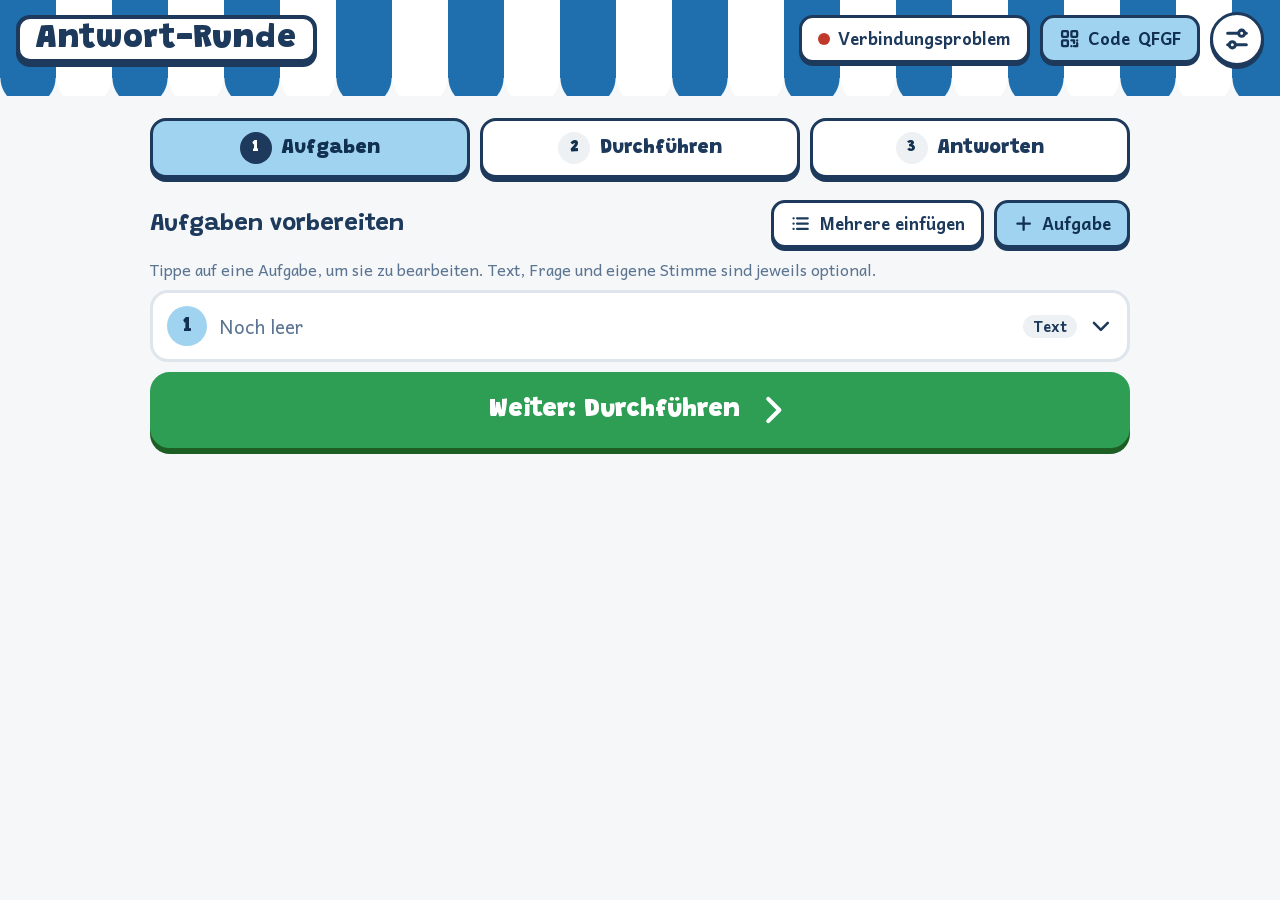
==== lehrer.html @ de58c6af "Alle Aufgaben löschen (Fragen, Bilder, eigene Aufnahmen) Co-Authored-By: Claude Sonnet 5.5 <noreply@" ====
<!doctype html>
<html lang="de">
<head>
<meta charset="utf-8">
<meta name="viewport" content="width=device-width, initial-scale=1, viewport-fit=cover">
<meta http-equiv="Content-Security-Policy" content="default-src 'self'; script-src 'self'; style-src 'self' 'unsafe-inline'; img-src 'self' data: blob:; media-src 'self' blob:; font-src 'self'; connect-src 'self' https://0.peerjs.com wss://0.peerjs.com; object-src 'none'; base-uri 'none'; form-action 'none'">
<meta name="referrer" content="no-referrer">
<title>Antwort-Runde · Lehrer-Gerät</title>
<link rel="stylesheet" href="css/style.css?v=11">
</head>
<body>
<header class="markise"><div class="kopf">
  <h1 class="schild-titel">Antwort-Runde</h1>
  <span class="platz"></span>
  <button class="mittelknopf" id="bKinder"><span class="dot" id="netDot"></span><span id="pillTxt">verbinde …</span></button>
  <button class="mittelknopf primaer" id="bCode"><span data-ic="qr"></span>Code <b id="codeTxt">····</b></button>
  <button class="rundknopf" id="bSet" aria-label="Einstellungen"><span data-ic="sliders"></span></button>
</div></header>

<main>
  <nav class="reiter" id="reiter">
    <button data-v="aufgaben" class="an"><span class="nr">1</span>Aufgaben</button>
    <button data-v="live"><span class="nr">2</span>Durchführen</button>
    <button data-v="aus"><span class="nr">3</span>Antworten <span class="marke" id="ansN" hidden></span></button>
  </nav>

  <!-- 1 Aufgaben -->
  <section id="vAufgaben" class="liste">
    <div class="abschnitt-kopf">
      <h2>Aufgaben vorbereiten</h2>
      <button class="mittelknopf" id="bBulk"><span data-ic="list"></span>Mehrere einfügen</button>
      <button class="mittelknopf primaer" id="bAdd"><span data-ic="plus"></span>Aufgabe</button>
    </div>
    <p class="muted klein" style="margin:0">Tippe auf eine Aufgabe, um sie zu bearbeiten. Text, Frage und eigene Stimme sind jeweils optional.</p>
    <div class="liste" id="tasks"></div>
    <button class="grossknopf weiter" id="bToLive">Weiter: Durchführen<span data-ic="right"></span></button>
  </section>

  <!-- 2 Durchführen -->
  <section id="vLive" hidden class="liste">
    <div class="tresen" id="steuer"></div>
    <div class="schritt" id="liveAns"></div>
  </section>

  <!-- 3 Antworten -->
  <section id="vAus" hidden class="liste">
    <div class="abschnitt-kopf">
      <h2>Alle Antworten</h2>
      <span id="ausTog"></span>
      <button class="mittelknopf primaer" id="bExport"><span data-ic="download"></span>Exportieren</button>
    </div>
    <div class="liste" id="ausList"></div>
  </section>
</main>

<dialog id="dCode"><div class="dialog-kopf"><h2>Kinder einladen</h2><button class="rundknopf" data-close aria-label="Schließen"><span data-ic="close"></span></button></div>
  <div class="dialog-inhalt qr-gross">
    <div id="qr"></div>
    <div class="code-gross" id="codeBig"></div>
    <div class="muted">QR-Code mit der Kamera scannen oder <b>schueler.html</b> öffnen und den Code eingeben.</div>
    <div class="klein muted" id="linkTxt"></div>
  </div>
</dialog>

<dialog id="dKinder"><div class="dialog-kopf"><h2>Kinder</h2><button class="rundknopf" data-close aria-label="Schließen"><span data-ic="close"></span></button></div>
  <div class="dialog-inhalt">
    <p class="muted klein" style="margin:0">Hier kannst du echte Namen eintragen. Sie bleiben nur auf diesem Gerät und werden nie an die iPads gesendet. Angezeigt werden sie nur, wenn „Klarnamen“ an ist. Schalte das aus, bevor du den Bildschirm an der Tafel zeigst.</p>
    <div id="kWait" class="liste"></div>
    <div id="hNames"></div>
    <div class="reihe"><span id="kTog"></span><span class="platz"></span><button class="mittelknopf klein warnung" id="bDelNames"><span data-ic="trash"></span>Alle Namen löschen</button></div>
    <div class="liste" id="pupils"></div>
  </div>
</dialog>

<dialog id="dSet"><div class="dialog-kopf"><h2>Einstellungen</h2><button class="rundknopf" data-close aria-label="Schließen"><span data-ic="close"></span></button></div>
  <div class="dialog-inhalt">
    <h3>Ablauf</h3>
    <div class="feld"><label class="feld">Tempo</label>
      <div class="seg" id="pace"><button data-v="live">Gemeinsam</button><button data-v="self">Eigenes Tempo</button></div>
      <div class="muted klein" id="paceHelp"></div></div>
    <label class="schalter"><input type="checkbox" id="autoRead"> Aufgabe automatisch vorlesen</label>
    <label class="feld">Sprechtempo der iPad-Stimme
      <select id="rate"><option value="0.7">langsam</option><option value="0.9">normal</option><option value="1.05">zügig</option></select></label>

    <h3 class="privat"><span data-ic="shield"></span>Datenschutz</h3>
    <p class="muted klein" style="margin:0">Unter jeder Einstellung steht, was sie für die Daten bedeutet.</p>

    <div class="feld"><label class="schalter"><input type="checkbox" id="speech"> Spracherkennung erlauben („Sprechen, ich schreibe es auf“)</label><div id="hSpeech"></div></div>
    <div class="feld"><label class="schalter"><input type="checkbox" id="autoSend"> Antworten sofort übertragen (ohne „Abschicken“)</label><div id="hSend"></div></div>
    <div class="feld"><label class="feld">Neue Kinder dürfen beitreten</label>
      <div class="seg" id="join"><button data-v="open">Offen</button><button data-v="ask">Nachfragen</button><button data-v="closed">Gesperrt</button></div><div id="hJoin"></div></div>
    <div class="feld"><label class="feld">Antworten, Aufnahmen und Namen automatisch löschen
      <select id="expire"><option value="1">nach 1 Stunde</option><option value="24">nach 24 Stunden</option><option value="168">nach 7 Tagen</option><option value="0">nie</option></select></label><div id="hExpire"></div></div>

    <hr style="border:0;border-top:3px solid var(--linie);width:100%">
    <button class="mittelknopf warnung" id="bNew"><span data-ic="trash"></span>Runde beenden und alles löschen</button>
    <div class="hinweis"><span data-ic="shield"></span><span>Löscht Antworten, Aufnahmen, Kinderliste und Klarnamen auf diesem Gerät. Die iPads löschen ihre Entwürfe und Antworten ebenfalls und zeigen „Runde beendet“. Deine Aufgaben (Fragen, Bilder, eigene Aufnahmen) bleiben erhalten. Zum Löschen siehe „Alle Aufgaben löschen“. Exportiere vorher, falls du die Antworten brauchst.</span></div>
    <button class="mittelknopf warnung" id="bTasksDel"><span data-ic="trash"></span>Alle Aufgaben löschen</button>
    <div class="hinweis warn"><span data-ic="alert"></span><span>Löscht alle Aufgaben mit Texten, Fragen, Bildern und deinen eigenen Stimm-Aufnahmen sowie die dazugehörigen Antworten von diesem Gerät. Das lässt sich nicht rückgängig machen.</span></div>
    <div class="muted klein">Antwort-Runde <span id="ver"></span></div>
  </div>
</dialog>

<dialog id="dExport"><div class="dialog-kopf"><h2>Exportieren</h2><button class="rundknopf" data-close aria-label="Schließen"><span data-ic="close"></span></button></div>
  <div class="dialog-inhalt">
    <label class="schalter"><input type="checkbox" id="expNames"> Klarnamen in die Datei schreiben</label>
    <div id="hExp"></div>
    <div class="knopfreihe">
      <button class="grossknopf leise" id="expTxt"><span data-ic="download"></span>Textdatei</button>
      <button class="grossknopf leise" id="expCsv"><span data-ic="download"></span>Tabelle (CSV)</button>
    </div>
  </div>
</dialog>

<dialog id="dImg" style="width:min(900px,calc(100vw - 24px))"><div class="dialog-kopf"><h2>Foto</h2><button class="rundknopf" data-close aria-label="Schließen"><span data-ic="close"></span></button></div><div class="dialog-inhalt"><img id="bigImg" alt="Foto-Antwort" style="width:100%;height:auto;border-radius:12px"></div></dialog>

<dialog id="dBulk"><div class="dialog-kopf"><h2>Mehrere Aufgaben einfügen</h2><button class="rundknopf" data-close aria-label="Schließen"><span data-ic="close"></span></button></div>
  <div class="dialog-inhalt">
    <p class="muted klein" style="margin:0">Eine Aufgabe pro Absatz (Leerzeile dazwischen). Bei mehreren Zeilen gilt die letzte Zeile als Frage, die Zeilen davor als Lesetext.</p>
    <textarea id="bulkTxt" rows="8"></textarea>
    <button class="grossknopf weiter" id="bBulkOk">Übernehmen</button>
  </div>
</dialog>

<script src="lib/peerjs.min.js"></script>
<script src="lib/qrcode.js"></script>
<script src="js/common.js?v=11"></script>
<script src="js/net.js?v=11"></script>
<script src="js/lehrer.js?v=11"></script>
</body>
</html>
---- css/style.css ----
/* Antwort-Runde: Gestaltung angelehnt an Kirmes-Kiosk (München 1972, Otl Aicher):
   helle, heitere Farben, flache Flächen, Dunkelblau statt Schwarz, Markise, Schilder, kräftige Knöpfe.
   Schriften liegen lokal in schriften/ (SIL Open Font License). */
@font-face { font-family: "Andika"; font-weight: 400; font-display: swap; src: url("../schriften/andika-400.woff2") format("woff2"); }
@font-face { font-family: "Andika"; font-weight: 700; font-display: swap; src: url("../schriften/andika-700.woff2") format("woff2"); }
@font-face { font-family: "Grandstander"; font-weight: 700 900; font-display: swap; src: url("../schriften/grandstander.woff2") format("woff2"); }

:root {
  --blau: #3d9ad6; --hellblau: #9fd3f0; --gruen: #2f9e55; --gelb: #ffd200; --orange: #f39325;
  --himmel: #f5f7f9; --tresen: #ffffff; --flaeche: #eef1f4;
  --holz: #1d3a5c; --holz-hell: #5b7491;
  --markise: #1f6fae; --auf-markise: #ffffff;
  --senf: #9fd3f0; --auf-senf: #12304f;
  --gut: #2f9e55; --gut-hell: #e3f3e8; --gut-dunkel: #1d5e25;
  --hm: #c76f0a; --hm-hell: #fdf0dc;
  --bad: #c0392b;
  --linie: #dfe5ec;
  --schrift: "Andika", system-ui, sans-serif;
  --anzeige: "Grandstander", "Helvetica Neue", Helvetica, Arial, system-ui, sans-serif;
  color-scheme: light;
}
@media (prefers-color-scheme: dark) {
  :root:not([data-theme="light"]) {
    --himmel: #121c27; --tresen: #1b2735; --flaeche: #243345; --holz: #e8f0f7; --holz-hell: #9fb3c8;
    --markise: #2c6fa6; --senf: #9fd3f0; --auf-senf: #12304f;
    --gut: #45b86b; --gut-hell: #17331f; --gut-dunkel: #1d5e25; --hm: #f3a24a; --hm-hell: #3a2914; --bad: #ff8a7a; --linie: #2c3d50; color-scheme: dark;
  }
}

* { box-sizing: border-box; -webkit-tap-highlight-color: transparent; }
html, body { margin: 0; }
body {
  background: var(--himmel); color: var(--holz);
  font-family: var(--schrift); font-size: 19px; line-height: 1.4;
  padding-left: max(16px, env(safe-area-inset-left, 0px));
  padding-right: max(16px, env(safe-area-inset-right, 0px));
  padding-bottom: 48px;
}
[hidden] { display: none !important; }
h1, h2, h3 { font-family: var(--anzeige); margin: 0; line-height: 1.2; }
button { font: inherit; color: inherit; cursor: pointer; }
button:focus-visible, select:focus-visible, input:focus-visible, textarea:focus-visible { outline: 4px solid var(--senf); outline-offset: 3px; }
.muted { color: var(--holz-hell); }
.klein { font-size: 16px; }
svg.ic { width: 1.25em; height: 1.25em; flex: none; fill: none; stroke: currentColor; stroke-width: 2.6; stroke-linecap: round; stroke-linejoin: round; vertical-align: -.2em; }
svg.ic .f { fill: currentColor; stroke: none; }

/* ---------- Markise und Kopf ---------- */
.markise {
  margin-left: calc(-1 * max(16px, env(safe-area-inset-left, 0px)));
  margin-right: calc(-1 * max(16px, env(safe-area-inset-right, 0px)));
  padding-top: env(safe-area-inset-top, 0px);
  background: repeating-linear-gradient(90deg, var(--markise) 0 56px, #fff 56px 112px);
  position: relative;
}
.markise::after {
  content: ""; position: absolute; left: 0; right: 0; bottom: -18px; height: 18px;
  background: radial-gradient(circle at 28px 0, var(--markise) 27px, transparent 28px) 0 0 / 112px 18px repeat-x,
              radial-gradient(circle at 84px 0, #fff 27px, transparent 28px) 0 0 / 112px 18px repeat-x;
}
.kopf { display: flex; align-items: center; gap: 10px; flex-wrap: wrap; padding: 12px max(16px, env(safe-area-inset-right, 0px)) 12px max(16px, env(safe-area-inset-left, 0px)); }
.kopf .platz { flex: 1; }
.schild-titel {
  font-weight: 900; font-size: clamp(22px, 4.5vw, 34px); letter-spacing: .02em;
  background: var(--tresen); color: var(--holz); border: 4px solid var(--holz); border-radius: 14px;
  padding: 0 16px; box-shadow: 0 4px 0 var(--holz); margin: 0;
}
.rundknopf {
  width: 54px; height: 54px; border-radius: 50%; border: 3px solid var(--holz);
  background: var(--tresen); display: grid; place-items: center; box-shadow: 0 3px 0 var(--holz); padding: 0;
}
.rundknopf svg.ic { width: 28px; height: 28px; }
.rundknopf:active, .mittelknopf:active { transform: translateY(2px); box-shadow: 0 1px 0 var(--holz); }

main { max-width: 980px; margin: 40px auto 0; display: grid; gap: 22px; }

/* ---------- Knöpfe ---------- */
.mittelknopf {
  display: inline-flex; align-items: center; justify-content: center; gap: 8px;
  border: 3px solid var(--holz); background: var(--tresen); border-radius: 14px; padding: 8px 16px;
  font-weight: 700; font-size: 17px; min-height: 48px; box-shadow: 0 3px 0 var(--holz);
}
.mittelknopf.primaer { background: var(--senf); color: var(--auf-senf); }
.mittelknopf.warnung { border-color: var(--bad); color: var(--bad); box-shadow: 0 3px 0 var(--bad); }
.mittelknopf.klein { min-height: 40px; padding: 4px 12px; font-size: 16px; border-radius: 12px; }
.mittelknopf:disabled { opacity: .4; box-shadow: none; }
.grossknopf {
  display: flex; align-items: center; justify-content: center; gap: 14px; width: 100%;
  min-height: 76px; padding: 12px 24px; border-radius: 20px; border: 4px solid var(--holz);
  background: var(--senf); color: var(--auf-senf); font-family: var(--anzeige); font-weight: 900; font-size: 26px;
  box-shadow: 0 6px 0 var(--holz); text-align: center;
}
.grossknopf svg.ic { width: 38px; height: 38px; }
.grossknopf:active { transform: translateY(4px); box-shadow: 0 2px 0 var(--holz); }
.grossknopf.weiter { background: var(--gut); color: #fff; border-color: var(--gut); box-shadow: 0 6px 0 var(--gut-dunkel); }
.grossknopf.weiter:active { box-shadow: 0 2px 0 var(--gut-dunkel); }
.grossknopf.leise { background: var(--tresen); color: var(--holz); font-size: 21px; min-height: 64px; }
.grossknopf.aufnahme { background: var(--bad); border-color: var(--bad); color: #fff; box-shadow: 0 6px 0 #7d2218; animation: puls 1.2s infinite; }
.grossknopf:disabled { opacity: .5; box-shadow: none; transform: none; }
@keyframes puls { 50% { opacity: .75; } }
.knopfreihe { display: flex; gap: 14px; flex-wrap: wrap; }
.knopfreihe > * { flex: 1 1 220px; }
.reihe { display: flex; align-items: center; gap: 10px; flex-wrap: wrap; }
.reihe .platz { flex: 1; }

/* ---------- Felder ---------- */
input, select, textarea {
  font: inherit; font-weight: 400; background: var(--tresen); color: var(--holz); border: 3px solid var(--holz-hell); border-radius: 12px; padding: 10px 12px; max-width: 100%;
}
input, select { min-height: 48px; }
textarea { width: 100%; resize: vertical; min-height: 96px; line-height: 1.4; }
label.feld { display: grid; gap: 4px; font-size: 16px; color: var(--holz-hell); font-weight: 700; }
.schalter { display: flex; align-items: center; gap: 12px; min-height: 48px; }
.schalter input { width: 28px; height: 28px; min-height: 0; accent-color: var(--markise); }
.seg { display: inline-flex; border: 3px solid var(--holz); border-radius: 14px; overflow: hidden; background: var(--tresen); }
.seg button { border: 0; background: transparent; padding: 8px 16px; font-weight: 700; min-height: 46px; }
.seg button.an { background: var(--senf); color: var(--auf-senf); }

/* ---------- Karten ---------- */
.tresen { background: var(--tresen); border: 4px solid var(--holz); border-radius: 22px; padding: 18px; display: grid; gap: 14px; box-shadow: 0 6px 0 var(--holz); }
.schritt { background: var(--tresen); border: 3px solid var(--linie); border-radius: 20px; padding: 16px; display: grid; gap: 12px; }
.abschnitt-kopf { display: flex; align-items: center; gap: 10px; flex-wrap: wrap; }
.abschnitt-kopf h2 { font-size: 24px; flex: 1; min-width: 0; }
.nr {
  flex: none; width: 40px; height: 40px; border-radius: 50%; background: var(--senf); color: var(--auf-senf);
  display: grid; place-items: center; font-family: var(--anzeige); font-weight: 900; font-size: 21px;
}
.marke { display: inline-block; padding: 1px 10px; border-radius: 99px; background: var(--flaeche); font-size: 15px; font-weight: 700; white-space: nowrap; }
.marke.gut { background: var(--gut-hell); color: var(--gut); }
.dot { display: inline-block; flex: none; width: 12px; height: 12px; border-radius: 50%; background: var(--holz-hell); }
.dot.ok { background: var(--gut); } .dot.warn { background: var(--orange); } .dot.bad { background: var(--bad); }
.leer { color: var(--holz-hell); margin: 0; }
.balken { height: 12px; background: var(--flaeche); border-radius: 99px; overflow: hidden; }
.balken > i { display: block; height: 100%; background: var(--gut); width: 0; transition: width .3s; }

/* ---------- Reiter (Lehrer) ---------- */
.reiter { display: grid; grid-template-columns: repeat(3, 1fr); gap: 10px; }
.reiter button {
  display: flex; align-items: center; justify-content: center; gap: 10px; min-height: 60px; padding: 6px 10px;
  border: 3px solid var(--holz); border-radius: 16px; background: var(--tresen); font-family: var(--anzeige); font-weight: 900; font-size: 20px; box-shadow: 0 4px 0 var(--holz);
}
.reiter button .nr { width: 32px; height: 32px; font-size: 17px; background: var(--flaeche); }
.reiter button.an { background: var(--senf); color: var(--auf-senf); }
.reiter button.an .nr { background: var(--holz); color: #fff; }
.reiter button:active { transform: translateY(3px); box-shadow: 0 1px 0 var(--holz); }
@media (max-width: 560px) { .reiter button { font-size: 16px; flex-direction: column; gap: 2px; min-height: 66px; } }

/* ---------- Aufgabenliste (Lehrer) ---------- */
.liste { display: grid; gap: 10px; }
.zeile { background: var(--tresen); border: 3px solid var(--linie); border-radius: 18px; overflow: hidden; }
.zeile.offen { border-color: var(--holz); }
.zeile > .kopfzeile { display: flex; align-items: center; gap: 12px; width: 100%; padding: 12px 14px; background: none; border: 0; text-align: left; min-height: 66px; }
.zeile .vorschau { flex: 1; min-width: 0; overflow: hidden; text-overflow: ellipsis; white-space: nowrap; font-weight: 700; }
.zeile .vorschau.leer { font-weight: 400; }
.zeile .dreh { transition: transform .15s; }
.zeile.offen .dreh { transform: rotate(180deg); }
.zeile .inhalt { padding: 4px 14px 16px; display: grid; gap: 12px; border-top: 3px solid var(--linie); padding-top: 14px; }
.stimme { display: grid; gap: 8px; padding: 12px; border-radius: 14px; background: var(--flaeche); }
.stimme audio { width: 100%; max-width: 420px; height: 40px; }

/* ---------- Durchführen (Lehrer) ---------- */
.nummern { display: flex; gap: 8px; flex-wrap: wrap; }
.nummern button {
  width: 52px; height: 52px; border-radius: 50%; border: 3px solid var(--holz-hell); background: var(--tresen);
  font-family: var(--anzeige); font-weight: 900; font-size: 20px; position: relative; padding: 0;
}
.nummern button.zeigt { border-color: var(--holz); background: var(--senf); color: var(--auf-senf); box-shadow: 0 3px 0 var(--holz); }
.nummern button.frei { border-color: var(--gut); }
.nummern button.frei::after { content: ""; position: absolute; right: -2px; top: -2px; width: 14px; height: 14px; border-radius: 50%; background: var(--gut); border: 2px solid var(--tresen); }
.aufgabe-ansicht { display: grid; gap: 6px; }
.aufgabe-ansicht .t { margin: 0; white-space: pre-wrap; }
.aufgabe-ansicht .q { margin: 0; font-family: var(--anzeige); font-weight: 700; font-size: 24px; line-height: 1.3; white-space: pre-wrap; }
.status-zeile { display: flex; align-items: center; gap: 10px; flex-wrap: wrap; font-weight: 700; }
.chips { display: flex; flex-wrap: wrap; gap: 6px; }
.chip { display: inline-flex; align-items: center; gap: 6px; padding: 2px 12px 2px 8px; border-radius: 99px; background: var(--flaeche); font-size: 16px; }
.chip i { width: 12px; height: 12px; border-radius: 50%; display: block; }

.antwort { border: 3px solid var(--linie); border-radius: 16px; padding: 12px 14px; display: grid; gap: 6px; background: var(--tresen); }
.antwort .wer { display: flex; align-items: center; gap: 8px; flex-wrap: wrap; font-weight: 700; }
.antwort .wer i { width: 14px; height: 14px; border-radius: 50%; display: block; }
.antwort .zeit { font-weight: 400; color: var(--holz-hell); font-size: 15px; }
.antwort .text { white-space: pre-wrap; font-size: 21px; margin: 0; }
.antwort audio { width: 100%; max-width: 440px; height: 40px; }
.antwort.neu { animation: huepfen .6s ease-out; }
@keyframes huepfen { 0% { transform: scale(.96); background: var(--hm-hell); } 100% { transform: scale(1); } }

/* ---------- Dialoge ---------- */
dialog { border: 4px solid var(--holz); border-radius: 22px; background: var(--tresen); color: var(--holz); width: min(640px, calc(100vw - 24px)); max-height: calc(100dvh - 24px); padding: 0; }
dialog::backdrop { background: rgba(10, 20, 35, .55); }
.dialog-kopf { position: sticky; top: 0; z-index: 2; display: flex; align-items: center; gap: 12px; background: var(--tresen); border-bottom: 3px solid var(--linie); padding: 12px 16px; }
.dialog-kopf h2 { flex: 1; font-size: 24px; }
.dialog-inhalt { padding: 16px; display: grid; gap: 16px; }
.qr-gross { display: grid; justify-items: center; gap: 12px; text-align: center; }
.qr-gross canvas { width: min(300px, 70vw); height: auto; aspect-ratio: 1; border: 3px solid var(--holz); border-radius: 12px; image-rendering: pixelated; }
.code-gross { font-family: var(--anzeige); font-weight: 900; font-size: clamp(48px, 14vw, 84px); letter-spacing: .14em; line-height: 1; padding-left: .14em; }
.kind-zeile { display: flex; align-items: center; gap: 10px; }
.kind-zeile .n { flex: 1; min-width: 0; font-weight: 700; }
.kind-zeile input { width: 180px; }
@media (max-width: 520px) { .kind-zeile { flex-wrap: wrap; } .kind-zeile input { width: 100%; } }

.hinweis { display: flex; gap: 10px; align-items: flex-start; padding: 10px 12px; border-radius: 14px; border: 3px solid var(--gut); background: var(--gut-hell); font-size: 16px; line-height: 1.35; }
.hinweis svg.ic { width: 26px; height: 26px; margin-top: 1px; }
.hinweis > span:first-child { flex: none; display: inline-flex; }
.hinweis.warn { border-color: var(--hm); background: var(--hm-hell); }
.hinweis b { font-weight: 700; }
h3.privat { display: flex; align-items: center; gap: 8px; margin-top: 8px; }
h3.privat svg.ic { width: 28px; height: 28px; color: var(--gut); }
.dialog-inhalt h3 { font-size: 20px; }
.feld > .hinweis, .feld > div > .hinweis { margin-top: 6px; }

/* ---------- Startseite ---------- */
.kacheln { display: grid; grid-template-columns: repeat(auto-fit, minmax(260px, 1fr)); gap: 18px; }
.kachel { display: grid; gap: 8px; text-decoration: none; color: inherit; background: var(--tresen); border: 4px solid var(--holz); border-radius: 22px; padding: 20px; box-shadow: 0 6px 0 var(--holz); }
.kachel:active { transform: translateY(4px); box-shadow: 0 2px 0 var(--holz); }
.kachel .bild { width: 64px; height: 64px; border-radius: 50%; background: var(--senf); color: var(--auf-senf); display: grid; place-items: center; }
.kachel .bild svg.ic { width: 34px; height: 34px; }
.kachel h2 { font-size: 26px; }

/* ---------- Schüler ---------- */
.kind { max-width: 780px; margin: 40px auto 0; display: grid; gap: 20px; }
.kind .kopf { padding-top: 8px; padding-bottom: 8px; }
.name-schild { background: #fff; color: var(--holz); border: 3px solid var(--holz); border-radius: 8px; padding: 2px 14px; font-weight: 700; font-size: 17px; box-shadow: 2px 3px 0 rgba(0,0,0,.2); }
.fortschritt { display: flex; align-items: center; gap: 12px; flex-wrap: wrap; justify-content: space-between; font-size: 18px; }
.punkte { display: flex; gap: 6px; flex-wrap: wrap; }
.punkt { width: 20px; height: 20px; border-radius: 50%; border: 3px solid var(--holz-hell); background: var(--tresen); }
.punkt.jetzt { border-color: var(--holz); background: var(--senf); }
.punkt.fertig { border-color: var(--gut); background: var(--gut); }
.aufgabe-karte .t { margin: 0; font-size: 24px; line-height: 1.5; white-space: pre-wrap; }
.aufgabe-karte .q { margin: 0; font-family: var(--anzeige); font-weight: 800; font-size: clamp(26px, 5vw, 34px); line-height: 1.3; white-space: pre-wrap; text-wrap: balance; }
.kind textarea { font-size: 24px; min-height: 160px; border-radius: 16px; border-color: var(--holz); }
.aufnahme-box { display: grid; gap: 10px; }
.aufnahme-box audio { width: 100%; }
.meldung { border-radius: 18px; padding: 14px 16px; display: flex; gap: 12px; align-items: center; font-weight: 700; font-size: 20px; }
.meldung.gut { background: var(--gut-hell); border: 3px solid var(--gut); }
.meldung.warte { background: var(--hm-hell); border: 3px solid var(--hm); }
.meldung svg.ic { width: 34px; height: 34px; flex: none; }
.warten { text-align: center; display: grid; gap: 14px; justify-items: center; padding: 40px 10px; }
.warten .bild { width: 110px; height: 110px; border-radius: 50%; background: var(--senf); color: var(--auf-senf); display: grid; place-items: center; }
.warten .bild svg.ic { width: 56px; height: 56px; }
.warten h2 { font-size: clamp(30px, 6vw, 42px); }
.namensschild { display: inline-block; background: #fff; color: var(--holz); border: 4px solid var(--holz); border-radius: 10px; padding: 8px 24px; font-family: var(--anzeige); font-weight: 900; font-size: clamp(26px, 6vw, 38px); box-shadow: 3px 4px 0 rgba(0,0,0,.2); }
.status {
  position: fixed; right: max(10px, env(safe-area-inset-right, 0px)); bottom: max(10px, env(safe-area-inset-bottom, 0px));
  background: var(--tresen); border: 2px solid var(--linie); border-radius: 99px; padding: 2px 12px; font-size: 14px; display: flex; gap: 8px; align-items: center; color: var(--holz-hell);
}

@media (max-width: 520px) { body { font-size: 18px; } .grossknopf { font-size: 22px; min-height: 70px; } }
@media (prefers-reduced-motion: reduce) { .antwort.neu, .grossknopf.aufnahme { animation: none; } }

/* ---------- Schüler: alles auf einem Bildschirm, ohne Scrollen ---------- */
body.kidpage { height: 100vh; height: 100dvh; display: flex; flex-direction: column; overflow: hidden; padding-bottom: 0; }
.status-kopf { background: var(--tresen); border: 3px solid var(--holz); border-radius: 99px; padding: 0 12px; font-size: 15px; display: inline-flex; gap: 8px; align-items: center; min-height: 34px; }
.kidpage .markise { flex: none; }
.kidpage .kopf { padding-top: 6px; padding-bottom: 6px; }
.kidpage .schild-titel { font-size: clamp(20px, 3.6vw, 28px); }
.kidpage .kind { flex: 1; min-height: 0; width: 100%; margin: 26px auto 0; gap: 10px; display: flex; flex-direction: column; padding-bottom: max(12px, env(safe-area-inset-bottom, 0px)); }
.kidpage .kind > .warten { margin: auto; }
.kidpage .fortschritt { flex: none; flex-wrap: nowrap; justify-content: flex-start; gap: 10px; font-size: 17px; }
.kidpage .fortschritt .grow { flex: 1; min-width: 0; }
.rundknopf.klein { width: 44px; height: 44px; flex: none; }
.rundknopf:disabled { opacity: .35; box-shadow: none; }
.bildschirm { flex: 1; min-height: 0; display: grid; grid-template-columns: minmax(0, 1fr); grid-template-rows: minmax(0, 1fr) minmax(0, 1.25fr); gap: 12px; }
.s-frage, .s-antwort { min-height: 0; display: flex; flex-direction: column; gap: 10px; }
.s-frage .aufgabe-karte { flex: 1; min-height: 0; overflow: auto; align-content: start; padding: 14px 16px; gap: 8px; }
.aufgabe-karte .t { font-size: clamp(19px, 2.6vw, 24px); }
.aufgabe-karte .q { font-size: clamp(22px, 3.4vw, 30px); }
.s-antwort textarea { flex: 1; min-height: 70px; resize: none; font-size: clamp(19px, 2.8vw, 24px); }
.kind .grossknopf { min-height: 58px; padding: 8px 16px; font-size: clamp(18px, 2.6vw, 22px); border-radius: 16px; box-shadow: 0 4px 0 var(--holz); gap: 10px; }
.kind .grossknopf.weiter { box-shadow: 0 4px 0 var(--gut-dunkel); }
.kind .grossknopf.aufnahme { box-shadow: 0 4px 0 #7d2218; }
.kind .grossknopf svg.ic { width: 28px; height: 28px; }
.werkzeuge { display: flex; gap: 10px; flex: none; flex-wrap: wrap; }
.werkzeuge > * { flex: 1 1 150px; min-width: 0; }
.aufnahme-box { display: flex; flex-wrap: wrap; gap: 8px; align-items: center; }
.aufnahme-box audio { flex: 1 1 160px; min-width: 0; height: 44px; }
.aufnahme-box .grossknopf { flex: 1 1 150px; }
.aufnahme-box.voll { flex: 1; align-content: center; }
.aufnahme-box.voll .grossknopf { min-height: 110px; }
#sendSt { flex: none; min-height: 46px; display: flex; align-items: center; }
#sendSt .meldung { width: 100%; padding: 6px 12px; font-size: 17px; border-width: 2px; }
#sendSt .meldung svg.ic { width: 26px; height: 26px; }
.hinweis-klein { margin: 0; text-align: center; width: 100%; }
/* Querformat: Frage links, Antwort rechts */
@media (orientation: landscape) and (min-width: 720px) {
  .bildschirm { grid-template-columns: minmax(0, 1fr) minmax(0, 1fr); grid-template-rows: minmax(0, 1fr); gap: 16px; }
}
.aufgabe-bild { min-height: 0; display: grid; justify-items: center; }
.aufgabe-bild img { max-width: 100%; max-height: 38dvh; object-fit: contain; border-radius: 12px; }
.foto-klein { height: 52px; width: auto; max-width: 90px; border-radius: 8px; border: 3px solid var(--holz); object-fit: cover; }
.vorschau-bild { max-width: 100%; max-height: 220px; width: auto; border-radius: 12px; border: 3px solid var(--linie); justify-self: start; }
.antwort img.foto { max-width: min(100%, 320px); max-height: 240px; border-radius: 12px; border: 3px solid var(--linie); cursor: zoom-in; justify-self: start; }
.antwort .zeit { margin-left: auto; }
@media (max-height: 640px) { .kidpage .kind { margin-top: 22px; } .kind .grossknopf { min-height: 50px; } }
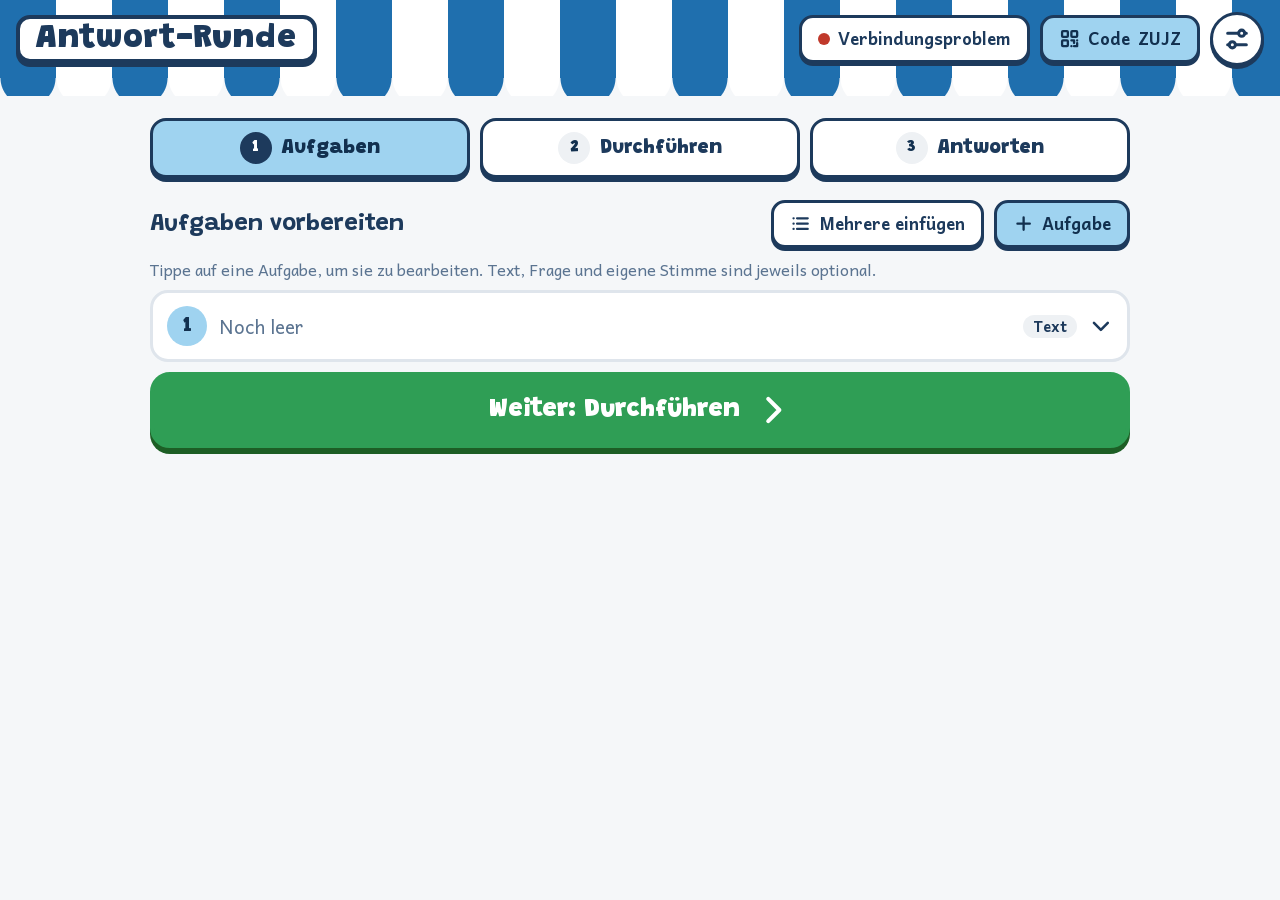
==== commit 0a2cebd7: "Kinder neu zuordnen: Zusammenführen und 'Ist wieder', Hinweis auf fehlende Klarnamen Co-Authored-By:" ====
--- a/lehrer.html
+++ b/lehrer.html
@@ -6,7 +6,7 @@
 <meta http-equiv="Content-Security-Policy" content="default-src 'self'; script-src 'self'; style-src 'self' 'unsafe-inline'; img-src 'self' data: blob:; media-src 'self' blob:; font-src 'self'; connect-src 'self' https://0.peerjs.com wss://0.peerjs.com; object-src 'none'; base-uri 'none'; form-action 'none'">
 <meta name="referrer" content="no-referrer">
 <title>Antwort-Runde · Lehrer-Gerät</title>
-<link rel="stylesheet" href="css/style.css?v=11">
+<link rel="stylesheet" href="css/style.css?v=12">
 </head>
 <body>
 <header class="markise"><div class="kopf">
@@ -124,8 +124,8 @@
 
 <script src="lib/peerjs.min.js"></script>
 <script src="lib/qrcode.js"></script>
-<script src="js/common.js?v=11"></script>
-<script src="js/net.js?v=11"></script>
-<script src="js/lehrer.js?v=11"></script>
+<script src="js/common.js?v=12"></script>
+<script src="js/net.js?v=12"></script>
+<script src="js/lehrer.js?v=12"></script>
 </body>
 </html>
--- a/css/style.css
+++ b/css/style.css
@@ -193,7 +193,8 @@
 .qr-gross { display: grid; justify-items: center; gap: 12px; text-align: center; }
 .qr-gross canvas { width: min(300px, 70vw); height: auto; aspect-ratio: 1; border: 3px solid var(--holz); border-radius: 12px; image-rendering: pixelated; }
 .code-gross { font-family: var(--anzeige); font-weight: 900; font-size: clamp(48px, 14vw, 84px); letter-spacing: .14em; line-height: 1; padding-left: .14em; }
-.kind-zeile { display: flex; align-items: center; gap: 10px; }
+.kind-zeile { display: flex; align-items: center; gap: 10px; flex-wrap: wrap; }
+.kind-zeile select { flex: 1 1 100%; min-height: 40px; font-size: 15px; }
 .kind-zeile .n { flex: 1; min-width: 0; font-weight: 700; }
 .kind-zeile input { width: 180px; }
 @media (max-width: 520px) { .kind-zeile { flex-wrap: wrap; } .kind-zeile input { width: 100%; } }
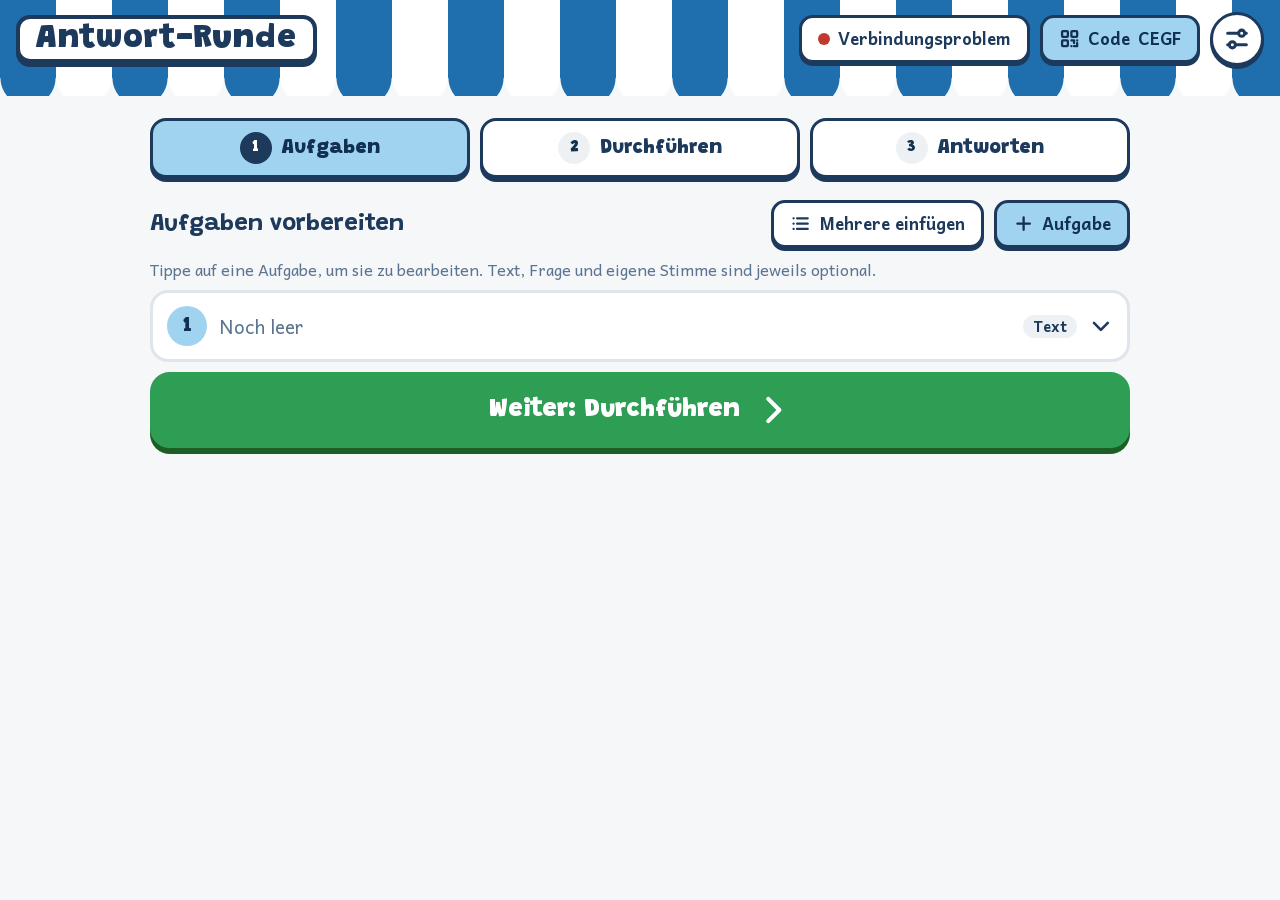
==== commit b6a6da94: "Infoblatt, README und Hinweis: Knopf mit Kinderzahl statt 'n online'; Infoblatt-Quelle Co-Authored-B" ====
--- a/lehrer.html
+++ b/lehrer.html
@@ -6,7 +6,7 @@
 <meta http-equiv="Content-Security-Policy" content="default-src 'self'; script-src 'self'; style-src 'self' 'unsafe-inline'; img-src 'self' data: blob:; media-src 'self' blob:; font-src 'self'; connect-src 'self' https://0.peerjs.com wss://0.peerjs.com; object-src 'none'; base-uri 'none'; form-action 'none'">
 <meta name="referrer" content="no-referrer">
 <title>Antwort-Runde · Lehrer-Gerät</title>
-<link rel="stylesheet" href="css/style.css?v=12">
+<link rel="stylesheet" href="css/style.css?v=13">
 </head>
 <body>
 <header class="markise"><div class="kopf">
@@ -124,8 +124,8 @@
 
 <script src="lib/peerjs.min.js"></script>
 <script src="lib/qrcode.js"></script>
-<script src="js/common.js?v=12"></script>
-<script src="js/net.js?v=12"></script>
-<script src="js/lehrer.js?v=12"></script>
+<script src="js/common.js?v=13"></script>
+<script src="js/net.js?v=13"></script>
+<script src="js/lehrer.js?v=13"></script>
 </body>
 </html>
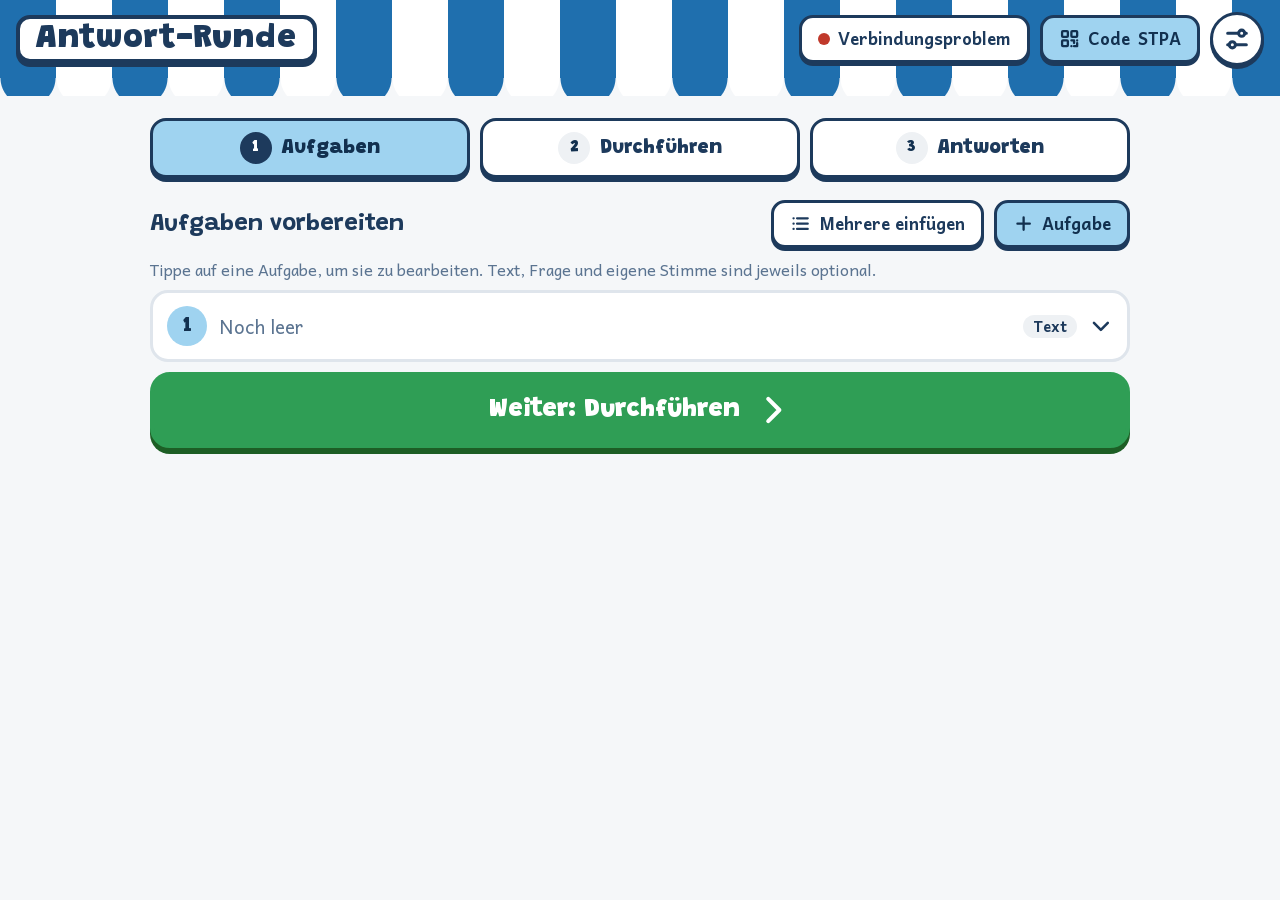
==== commit bc530c33: "Antwortart 'gar nicht': Aufgabe nur zum Lesen und Hören Co-Authored-By: Claude Sonnet 5.5 <noreply@a" ====
--- a/lehrer.html
+++ b/lehrer.html
@@ -6,7 +6,7 @@
 <meta http-equiv="Content-Security-Policy" content="default-src 'self'; script-src 'self'; style-src 'self' 'unsafe-inline'; img-src 'self' data: blob:; media-src 'self' blob:; font-src 'self'; connect-src 'self' https://0.peerjs.com wss://0.peerjs.com; object-src 'none'; base-uri 'none'; form-action 'none'">
 <meta name="referrer" content="no-referrer">
 <title>Antwort-Runde · Lehrer-Gerät</title>
-<link rel="stylesheet" href="css/style.css?v=13">
+<link rel="stylesheet" href="css/style.css?v=14">
 </head>
 <body>
 <header class="markise"><div class="kopf">
@@ -124,8 +124,8 @@
 
 <script src="lib/peerjs.min.js"></script>
 <script src="lib/qrcode.js"></script>
-<script src="js/common.js?v=13"></script>
-<script src="js/net.js?v=13"></script>
-<script src="js/lehrer.js?v=13"></script>
+<script src="js/common.js?v=14"></script>
+<script src="js/net.js?v=14"></script>
+<script src="js/lehrer.js?v=14"></script>
 </body>
 </html>
--- a/css/style.css
+++ b/css/style.css
@@ -281,6 +281,10 @@
 #sendSt .meldung { width: 100%; padding: 6px 12px; font-size: 17px; border-width: 2px; }
 #sendSt .meldung svg.ic { width: 26px; height: 26px; }
 .hinweis-klein { margin: 0; text-align: center; width: 100%; }
+/* Nur lesen: die Frage nutzt den ganzen Bildschirm */
+.bildschirm.nur-lesen { grid-template-columns: minmax(0, 1fr); grid-template-rows: minmax(0, 1fr); max-width: 760px; margin: 0 auto; width: 100%; }
+.nur-lesen .aufgabe-karte .t { font-size: clamp(22px, 3.2vw, 30px); }
+.nur-lesen .aufgabe-karte .q { font-size: clamp(26px, 4vw, 36px); }
 /* Querformat: Frage links, Antwort rechts */
 @media (orientation: landscape) and (min-width: 720px) {
   .bildschirm { grid-template-columns: minmax(0, 1fr) minmax(0, 1fr); grid-template-rows: minmax(0, 1fr); gap: 16px; }
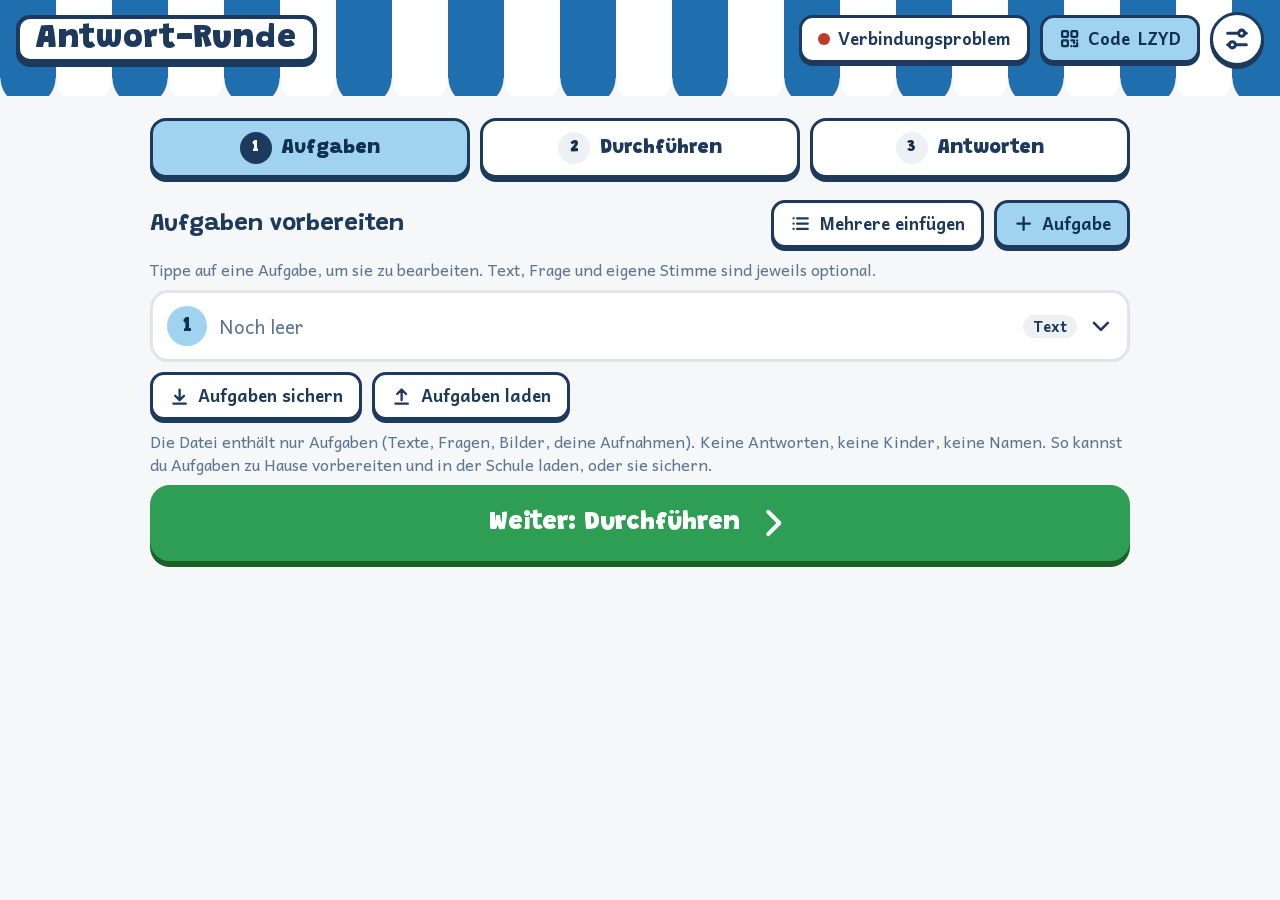
==== commit abc537b5: "Aufgaben sichern und laden (Datei mit Bildern und eigenen Aufnahmen) Co-Authored-By: Claude Sonnet 5" ====
--- a/lehrer.html
+++ b/lehrer.html
@@ -6,7 +6,7 @@
 <meta http-equiv="Content-Security-Policy" content="default-src 'self'; script-src 'self'; style-src 'self' 'unsafe-inline'; img-src 'self' data: blob:; media-src 'self' blob:; font-src 'self'; connect-src 'self' https://0.peerjs.com wss://0.peerjs.com; object-src 'none'; base-uri 'none'; form-action 'none'">
 <meta name="referrer" content="no-referrer">
 <title>Antwort-Runde · Lehrer-Gerät</title>
-<link rel="stylesheet" href="css/style.css?v=14">
+<link rel="stylesheet" href="css/style.css?v=15">
 </head>
 <body>
 <header class="markise"><div class="kopf">
@@ -33,6 +33,11 @@
     </div>
     <p class="muted klein" style="margin:0">Tippe auf eine Aufgabe, um sie zu bearbeiten. Text, Frage und eigene Stimme sind jeweils optional.</p>
     <div class="liste" id="tasks"></div>
+    <div class="reihe">
+      <button class="mittelknopf" id="bTaskExp"><span data-ic="download"></span>Aufgaben sichern</button>
+      <button class="mittelknopf" id="bTaskImp"><span data-ic="upload"></span>Aufgaben laden</button>
+    </div>
+    <p class="muted klein" style="margin:0">Die Datei enthält nur Aufgaben (Texte, Fragen, Bilder, deine Aufnahmen). Keine Antworten, keine Kinder, keine Namen. So kannst du Aufgaben zu Hause vorbereiten und in der Schule laden, oder sie sichern.</p>
     <button class="grossknopf weiter" id="bToLive">Weiter: Durchführen<span data-ic="right"></span></button>
   </section>
 
@@ -114,6 +119,17 @@
 
 <dialog id="dImg" style="width:min(900px,calc(100vw - 24px))"><div class="dialog-kopf"><h2>Foto</h2><button class="rundknopf" data-close aria-label="Schließen"><span data-ic="close"></span></button></div><div class="dialog-inhalt"><img id="bigImg" alt="Foto-Antwort" style="width:100%;height:auto;border-radius:12px"></div></dialog>
 
+<dialog id="dImport"><div class="dialog-kopf"><h2>Aufgaben laden</h2><button class="rundknopf" data-close aria-label="Schließen"><span data-ic="close"></span></button></div>
+  <div class="dialog-inhalt">
+    <p style="margin:0" id="impInfo"></p>
+    <div class="knopfreihe">
+      <button class="grossknopf leise" id="impAdd"><span data-ic="plus"></span>Hinzufügen</button>
+      <button class="grossknopf leise" id="impRep"><span data-ic="trash"></span>Ersetzen</button>
+    </div>
+    <div id="impHint"></div>
+  </div>
+</dialog>
+
 <dialog id="dBulk"><div class="dialog-kopf"><h2>Mehrere Aufgaben einfügen</h2><button class="rundknopf" data-close aria-label="Schließen"><span data-ic="close"></span></button></div>
   <div class="dialog-inhalt">
     <p class="muted klein" style="margin:0">Eine Aufgabe pro Absatz (Leerzeile dazwischen). Bei mehreren Zeilen gilt die letzte Zeile als Frage, die Zeilen davor als Lesetext.</p>
@@ -124,8 +140,8 @@
 
 <script src="lib/peerjs.min.js"></script>
 <script src="lib/qrcode.js"></script>
-<script src="js/common.js?v=14"></script>
-<script src="js/net.js?v=14"></script>
-<script src="js/lehrer.js?v=14"></script>
+<script src="js/common.js?v=15"></script>
+<script src="js/net.js?v=15"></script>
+<script src="js/lehrer.js?v=15"></script>
 </body>
 </html>
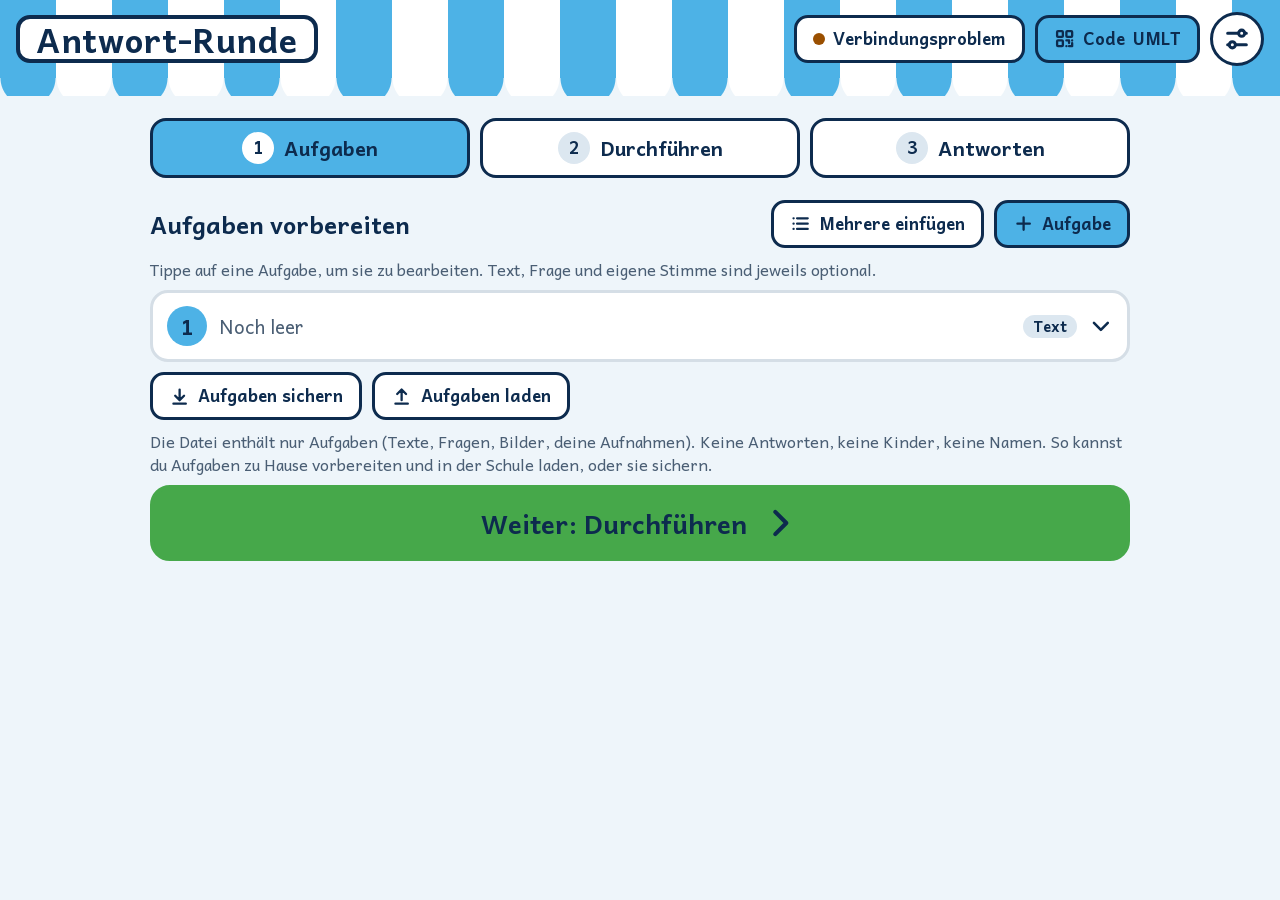
==== commit d16d2428: "Gemeinsames Olympia-72-Design übernehmen design.css (Version 2) und DESIGN.md wie in den anderen App" ====
--- a/lehrer.html
+++ b/lehrer.html
@@ -6,7 +6,8 @@
 <meta http-equiv="Content-Security-Policy" content="default-src 'self'; script-src 'self'; style-src 'self' 'unsafe-inline'; img-src 'self' data: blob:; media-src 'self' blob:; font-src 'self'; connect-src 'self' https://0.peerjs.com wss://0.peerjs.com; object-src 'none'; base-uri 'none'; form-action 'none'">
 <meta name="referrer" content="no-referrer">
 <title>Antwort-Runde · Lehrer-Gerät</title>
-<link rel="stylesheet" href="css/style.css?v=15">
+<link rel="stylesheet" href="design.css?v=2">
+<link rel="stylesheet" href="css/style.css?v=16">
 </head>
 <body>
 <header class="markise"><div class="kopf">
@@ -140,8 +141,8 @@
 
 <script src="lib/peerjs.min.js"></script>
 <script src="lib/qrcode.js"></script>
-<script src="js/common.js?v=15"></script>
-<script src="js/net.js?v=15"></script>
-<script src="js/lehrer.js?v=15"></script>
+<script src="js/common.js?v=16"></script>
+<script src="js/net.js?v=16"></script>
+<script src="js/lehrer.js?v=16"></script>
 </body>
 </html>
--- a/design.css
+++ b/design.css
@@ -0,0 +1,136 @@
+/* ==========================================================================
+   Gemeinsames Design der Unterrichts-Apps (Förderschule KME)
+   Farben angelehnt an Olympia München 1972 (Otl Aicher):
+   sieben Farben plus Weiß, kein Rot, kein Schwarz. Regeln: DESIGN.md
+   Diese Datei ist in allen Apps gleich. App-eigenes gehört in style.css.
+   Version 2 (Fachfarben, App-Akzent)
+   ========================================================================== */
+
+:root {
+  /* Palette */
+  --hellblau:    #4DB2E6;  /* Hauptfarbe, Hauptknopf */
+  --blau:        #0067B1;  /* nur Schrift, Links, Linien, Symbole auf Weiß, nie als Fläche */
+  --gruen:       #46A84A;  /* „Richtig“, Weiter */
+  --hellgruen:   #A6D27A;
+  --gelb:        #FFD100;  /* Hinweis, Markierung, Fokus */
+  --orange:      #F39200;  /* „Schau noch mal“ */
+  --silber:      #B9C1C8;
+  --weiss:       #FFFFFF;
+  --dunkelblau:  #0D2B4E;  /* Schrift statt Schwarz, auf jeder Farbfläche */
+
+  /* Fachfarben als Signal im Stundenplan. Nur als Fläche mit dunkelblauer Schrift.
+     Deutsch ist ein warmes Zinnoberrot, kein Signalrot (4,7 : 1 mit Dunkelblau). */
+  --fach-deutsch: #EF6B45;
+  --fach-mathe:   var(--hellblau);
+
+  /* Akzent der App: Hauptknöpfe, Auswahl. Standard Hellblau, eine App kann ihre Fachfarbe setzen. */
+  --app-akzent:  var(--hellblau);
+
+  /* dunklere Töne für farbige Schrift auf Weiß */
+  --gruen-text:  #1E6B2A;
+  --orange-text: #9A4F00;
+
+  /* Rollen (wechseln im Dunkelmodus) */
+  --hg:          #EEF5FA;  /* Seitenhintergrund */
+  --karte:       #FFFFFF;  /* Karten, Fenster */
+  --flaeche-2:   #DCE7F0;  /* Reiterleiste, leise Flächen */
+  --auswahl:     #DCEFFA;  /* ausgewählte Karte */
+  --text:        var(--dunkelblau);
+  --leise:       #4A5E74;  /* Nebentext, 6,1 : 1 auf --hg */
+  --linie:       #D5DEE6;  /* Trennlinien (nur Deko) */
+  --rand:        #6E8094;  /* Ränder von Eingabefeldern und Schaltern, mind. 3 : 1 */
+  --akzent-text: var(--blau);
+  --hinweis-text: var(--orange-text);
+
+  /* Schrift */
+  --schrift: "Andika", system-ui, -apple-system, sans-serif;
+  --gr-1: 18px;
+  --gr-2: 22px;
+  --gr-3: 28px;
+  --gr-4: 36px;
+
+  /* Abstände (8er-Raster) */
+  --a-1: 8px;
+  --a-2: 16px;
+  --a-3: 24px;
+  --a-4: 32px;
+
+  /* Formen */
+  --rundung: 12px;
+  --rundung-gross: 20px;
+  --knopf-hoehe: 56px;
+  --rand-breite: 2px;
+
+  color-scheme: light dark;
+}
+
+@media (prefers-color-scheme: dark) {
+  :root {
+    --hg:          #0B1A2C;
+    --karte:       #13263D;
+    --flaeche-2:   #1B3350;
+    --auswahl:     #18395A;
+    --text:        #E8F1F8;
+    --leise:       #A9BCCF;
+    --linie:       #24405F;
+    --rand:        #6F86A0;
+    --akzent-text: var(--hellblau);
+    --hinweis-text: var(--orange);
+  }
+}
+
+/* ---------- Grundlage ---------- */
+*, *::before, *::after { box-sizing: border-box; }
+html, body { margin: 0; }
+body {
+  font-family: var(--schrift);
+  font-size: var(--gr-1);
+  line-height: 1.4;
+  color: var(--text);
+  -webkit-text-size-adjust: 100%;
+}
+button, input, select, textarea { font: inherit; color: inherit; }
+button { cursor: pointer; }
+button:disabled { opacity: 0.45; cursor: not-allowed; }
+a { color: var(--akzent-text); }
+
+/* Fokus-Rahmen für Taster und Tastatur: Gelb innen, Dunkelblau außen, auf jeder Farbe sichtbar */
+:focus-visible {
+  outline: 4px solid var(--gelb);
+  outline-offset: 0;
+  box-shadow: 0 0 0 7px var(--dunkelblau);
+}
+
+/* ---------- Knöpfe ---------- */
+/* Hauptknopf: Hellblau. Alle Knöpfe mit dunkelblauer Schrift, flach, ohne Schatten. */
+.knopf {
+  display: inline-flex; align-items: center; justify-content: center; gap: var(--a-1);
+  min-height: var(--knopf-hoehe);
+  padding: 0 var(--a-3);
+  border: var(--rand-breite) solid transparent;
+  border-radius: var(--rundung);
+  background: var(--app-akzent); color: var(--dunkelblau);
+  font-weight: 700; text-decoration: none;
+}
+.knopf.leise   { background: var(--karte); color: var(--text); border-color: var(--rand); }
+.knopf.gruen   { background: var(--gruen); }
+.knopf.gelb    { background: var(--gelb); }
+.knopf.orange  { background: var(--orange); }
+
+/* Symbole: eigene Linien-SVGs, Farbe = Schriftfarbe */
+.symbol {
+  width: 1.2em; height: 1.2em; flex: none; vertical-align: -0.2em;
+  fill: none; stroke: currentColor; stroke-width: 2.2; stroke-linecap: round; stroke-linejoin: round;
+}
+
+/* ---------- Ruhige Bewegung, wenn das iPad es so eingestellt hat ----------
+   Langsame Anzeigen, die etwas bedeuten (z. B. ein ablaufender Zeitbalken),
+   bekommen die Klasse .bewegung-erlaubt und laufen weiter. */
+@media (prefers-reduced-motion: reduce) {
+  *:not(.bewegung-erlaubt), *::before, *::after {
+    animation-duration: 0.01ms !important;
+    animation-iteration-count: 1 !important;
+    transition-duration: 0.01ms !important;
+    scroll-behavior: auto !important;
+  }
+}
--- a/css/style.css
+++ b/css/style.css
@@ -1,29 +1,23 @@
-/* Antwort-Runde: Gestaltung angelehnt an Kirmes-Kiosk (München 1972, Otl Aicher):
-   helle, heitere Farben, flache Flächen, Dunkelblau statt Schwarz, Markise, Schilder, kräftige Knöpfe.
-   Schriften liegen lokal in schriften/ (SIL Open Font License). */
+/* Antwort-Runde: gemeinsames Design der Unterrichts-Apps (Olympia 72, Otl Aicher).
+   Farben, Schrift und Grundregeln aus design.css, Regeln in DESIGN.md.
+   Auf jeder Farbfläche steht Dunkelblau, keine weiße Schrift, kein Rot, kein Schwarz, flach ohne Schatten.
+   Die Markise bleibt als Erkennungszeichen, jetzt in Hellblau. Hier stehen nur die Namen, die diese App zusätzlich nutzt. */
 @font-face { font-family: "Andika"; font-weight: 400; font-display: swap; src: url("../schriften/andika-400.woff2") format("woff2"); }
 @font-face { font-family: "Andika"; font-weight: 700; font-display: swap; src: url("../schriften/andika-700.woff2") format("woff2"); }
-@font-face { font-family: "Grandstander"; font-weight: 700 900; font-display: swap; src: url("../schriften/grandstander.woff2") format("woff2"); }
 
 :root {
-  --blau: #3d9ad6; --hellblau: #9fd3f0; --gruen: #2f9e55; --gelb: #ffd200; --orange: #f39325;
-  --himmel: #f5f7f9; --tresen: #ffffff; --flaeche: #eef1f4;
-  --holz: #1d3a5c; --holz-hell: #5b7491;
-  --markise: #1f6fae; --auf-markise: #ffffff;
-  --senf: #9fd3f0; --auf-senf: #12304f;
-  --gut: #2f9e55; --gut-hell: #e3f3e8; --gut-dunkel: #1d5e25;
-  --hm: #c76f0a; --hm-hell: #fdf0dc;
-  --bad: #c0392b;
-  --linie: #dfe5ec;
-  --schrift: "Andika", system-ui, sans-serif;
-  --anzeige: "Grandstander", "Helvetica Neue", Helvetica, Arial, system-ui, sans-serif;
-  color-scheme: light;
+  --himmel: var(--hg); --tresen: var(--karte); --flaeche: var(--flaeche-2);
+  --holz: var(--text); --holz-hell: var(--leise);
+  --markise: var(--hellblau);
+  --senf: var(--hellblau); --auf-senf: var(--dunkelblau);
+  --gut: var(--gruen); --gut-text: var(--gruen-text); --gut-hell: #E3F2E3;
+  --hm: var(--hinweis-text); --hm-hell: #FDEFD9;
+  --bad: var(--hinweis-text); /* Fehler zeigt Orange, kein Rot */
+  --anzeige: var(--schrift); /* Überschriften auch in Andika */
 }
 @media (prefers-color-scheme: dark) {
   :root:not([data-theme="light"]) {
-    --himmel: #121c27; --tresen: #1b2735; --flaeche: #243345; --holz: #e8f0f7; --holz-hell: #9fb3c8;
-    --markise: #2c6fa6; --senf: #9fd3f0; --auf-senf: #12304f;
-    --gut: #45b86b; --gut-hell: #17331f; --gut-dunkel: #1d5e25; --hm: #f3a24a; --hm-hell: #3a2914; --bad: #ff8a7a; --linie: #2c3d50; color-scheme: dark;
+    --gut-text: var(--hellgruen); --gut-hell: #17331F; --hm-hell: #3A2914;
   }
 }
 
@@ -39,7 +33,7 @@
 [hidden] { display: none !important; }
 h1, h2, h3 { font-family: var(--anzeige); margin: 0; line-height: 1.2; }
 button { font: inherit; color: inherit; cursor: pointer; }
-button:focus-visible, select:focus-visible, input:focus-visible, textarea:focus-visible { outline: 4px solid var(--senf); outline-offset: 3px; }
+/* Fokus-Rahmen kommt aus design.css (Gelb innen, Dunkelblau außen) */
 .muted { color: var(--holz-hell); }
 .klein { font-size: 16px; }
 svg.ic { width: 1.25em; height: 1.25em; flex: none; fill: none; stroke: currentColor; stroke-width: 2.6; stroke-linecap: round; stroke-linejoin: round; vertical-align: -.2em; }
@@ -50,27 +44,27 @@
   margin-left: calc(-1 * max(16px, env(safe-area-inset-left, 0px)));
   margin-right: calc(-1 * max(16px, env(safe-area-inset-right, 0px)));
   padding-top: env(safe-area-inset-top, 0px);
-  background: repeating-linear-gradient(90deg, var(--markise) 0 56px, #fff 56px 112px);
+  background: repeating-linear-gradient(90deg, var(--markise) 0 56px, var(--weiss) 56px 112px);
   position: relative;
 }
 .markise::after {
   content: ""; position: absolute; left: 0; right: 0; bottom: -18px; height: 18px;
   background: radial-gradient(circle at 28px 0, var(--markise) 27px, transparent 28px) 0 0 / 112px 18px repeat-x,
-              radial-gradient(circle at 84px 0, #fff 27px, transparent 28px) 0 0 / 112px 18px repeat-x;
+              radial-gradient(circle at 84px 0, var(--weiss) 27px, transparent 28px) 0 0 / 112px 18px repeat-x;
 }
 .kopf { display: flex; align-items: center; gap: 10px; flex-wrap: wrap; padding: 12px max(16px, env(safe-area-inset-right, 0px)) 12px max(16px, env(safe-area-inset-left, 0px)); }
 .kopf .platz { flex: 1; }
 .schild-titel {
-  font-weight: 900; font-size: clamp(22px, 4.5vw, 34px); letter-spacing: .02em;
+  font-weight: 700; font-size: clamp(22px, 4.5vw, 34px); letter-spacing: .02em;
   background: var(--tresen); color: var(--holz); border: 4px solid var(--holz); border-radius: 14px;
-  padding: 0 16px; box-shadow: 0 4px 0 var(--holz); margin: 0;
+  padding: 0 16px; margin: 0;
 }
 .rundknopf {
   width: 54px; height: 54px; border-radius: 50%; border: 3px solid var(--holz);
-  background: var(--tresen); display: grid; place-items: center; box-shadow: 0 3px 0 var(--holz); padding: 0;
+  background: var(--tresen); display: grid; place-items: center; padding: 0;
 }
 .rundknopf svg.ic { width: 28px; height: 28px; }
-.rundknopf:active, .mittelknopf:active { transform: translateY(2px); box-shadow: 0 1px 0 var(--holz); }
+.rundknopf:active, .mittelknopf:active { transform: translateY(2px); }
 
 main { max-width: 980px; margin: 40px auto 0; display: grid; gap: 22px; }
 
@@ -78,25 +72,23 @@
 .mittelknopf {
   display: inline-flex; align-items: center; justify-content: center; gap: 8px;
   border: 3px solid var(--holz); background: var(--tresen); border-radius: 14px; padding: 8px 16px;
-  font-weight: 700; font-size: 17px; min-height: 48px; box-shadow: 0 3px 0 var(--holz);
+  font-weight: 700; font-size: 17px; min-height: 48px; 
 }
 .mittelknopf.primaer { background: var(--senf); color: var(--auf-senf); }
-.mittelknopf.warnung { border-color: var(--bad); color: var(--bad); box-shadow: 0 3px 0 var(--bad); }
+.mittelknopf.warnung { border-color: var(--bad); color: var(--bad); }
 .mittelknopf.klein { min-height: 40px; padding: 4px 12px; font-size: 16px; border-radius: 12px; }
-.mittelknopf:disabled { opacity: .4; box-shadow: none; }
+.mittelknopf:disabled { opacity: .4; }
 .grossknopf {
   display: flex; align-items: center; justify-content: center; gap: 14px; width: 100%;
   min-height: 76px; padding: 12px 24px; border-radius: 20px; border: 4px solid var(--holz);
-  background: var(--senf); color: var(--auf-senf); font-family: var(--anzeige); font-weight: 900; font-size: 26px;
-  box-shadow: 0 6px 0 var(--holz); text-align: center;
+  background: var(--senf); color: var(--auf-senf); font-family: var(--anzeige); font-weight: 700; font-size: 26px; text-align: center;
 }
 .grossknopf svg.ic { width: 38px; height: 38px; }
-.grossknopf:active { transform: translateY(4px); box-shadow: 0 2px 0 var(--holz); }
-.grossknopf.weiter { background: var(--gut); color: #fff; border-color: var(--gut); box-shadow: 0 6px 0 var(--gut-dunkel); }
-.grossknopf.weiter:active { box-shadow: 0 2px 0 var(--gut-dunkel); }
+.grossknopf:active { transform: translateY(4px); }
+.grossknopf.weiter { background: var(--gut); color: var(--dunkelblau); border-color: var(--gut); }
 .grossknopf.leise { background: var(--tresen); color: var(--holz); font-size: 21px; min-height: 64px; }
-.grossknopf.aufnahme { background: var(--bad); border-color: var(--bad); color: #fff; box-shadow: 0 6px 0 #7d2218; animation: puls 1.2s infinite; }
-.grossknopf:disabled { opacity: .5; box-shadow: none; transform: none; }
+.grossknopf.aufnahme { background: var(--orange); border-color: var(--orange); color: var(--dunkelblau); animation: puls 1.2s infinite; }
+.grossknopf:disabled { opacity: .5; transform: none; }
 @keyframes puls { 50% { opacity: .75; } }
 .knopfreihe { display: flex; gap: 14px; flex-wrap: wrap; }
 .knopfreihe > * { flex: 1 1 220px; }
@@ -117,16 +109,16 @@
 .seg button.an { background: var(--senf); color: var(--auf-senf); }
 
 /* ---------- Karten ---------- */
-.tresen { background: var(--tresen); border: 4px solid var(--holz); border-radius: 22px; padding: 18px; display: grid; gap: 14px; box-shadow: 0 6px 0 var(--holz); }
+.tresen { background: var(--tresen); border: 4px solid var(--holz); border-radius: 22px; padding: 18px; display: grid; gap: 14px; }
 .schritt { background: var(--tresen); border: 3px solid var(--linie); border-radius: 20px; padding: 16px; display: grid; gap: 12px; }
 .abschnitt-kopf { display: flex; align-items: center; gap: 10px; flex-wrap: wrap; }
 .abschnitt-kopf h2 { font-size: 24px; flex: 1; min-width: 0; }
 .nr {
   flex: none; width: 40px; height: 40px; border-radius: 50%; background: var(--senf); color: var(--auf-senf);
-  display: grid; place-items: center; font-family: var(--anzeige); font-weight: 900; font-size: 21px;
+  display: grid; place-items: center; font-family: var(--anzeige); font-weight: 700; font-size: 21px;
 }
 .marke { display: inline-block; padding: 1px 10px; border-radius: 99px; background: var(--flaeche); font-size: 15px; font-weight: 700; white-space: nowrap; }
-.marke.gut { background: var(--gut-hell); color: var(--gut); }
+.marke.gut { background: var(--gut-hell); color: var(--gut-text); }
 .dot { display: inline-block; flex: none; width: 12px; height: 12px; border-radius: 50%; background: var(--holz-hell); }
 .dot.ok { background: var(--gut); } .dot.warn { background: var(--orange); } .dot.bad { background: var(--bad); }
 .leer { color: var(--holz-hell); margin: 0; }
@@ -137,12 +129,12 @@
 .reiter { display: grid; grid-template-columns: repeat(3, 1fr); gap: 10px; }
 .reiter button {
   display: flex; align-items: center; justify-content: center; gap: 10px; min-height: 60px; padding: 6px 10px;
-  border: 3px solid var(--holz); border-radius: 16px; background: var(--tresen); font-family: var(--anzeige); font-weight: 900; font-size: 20px; box-shadow: 0 4px 0 var(--holz);
-}
-.reiter button .nr { width: 32px; height: 32px; font-size: 17px; background: var(--flaeche); }
+  border: 3px solid var(--holz); border-radius: 16px; background: var(--tresen); font-family: var(--anzeige); font-weight: 700; font-size: 20px; 
+}
+.reiter button .nr { width: 32px; height: 32px; font-size: 17px; background: var(--flaeche); color: var(--text); }
 .reiter button.an { background: var(--senf); color: var(--auf-senf); }
-.reiter button.an .nr { background: var(--holz); color: #fff; }
-.reiter button:active { transform: translateY(3px); box-shadow: 0 1px 0 var(--holz); }
+.reiter button.an .nr { background: var(--weiss); color: var(--dunkelblau); }
+.reiter button:active { transform: translateY(3px); }
 @media (max-width: 560px) { .reiter button { font-size: 16px; flex-direction: column; gap: 2px; min-height: 66px; } }
 
 /* ---------- Aufgabenliste (Lehrer) ---------- */
@@ -162,9 +154,9 @@
 .nummern { display: flex; gap: 8px; flex-wrap: wrap; }
 .nummern button {
   width: 52px; height: 52px; border-radius: 50%; border: 3px solid var(--holz-hell); background: var(--tresen);
-  font-family: var(--anzeige); font-weight: 900; font-size: 20px; position: relative; padding: 0;
-}
-.nummern button.zeigt { border-color: var(--holz); background: var(--senf); color: var(--auf-senf); box-shadow: 0 3px 0 var(--holz); }
+  font-family: var(--anzeige); font-weight: 700; font-size: 20px; position: relative; padding: 0;
+}
+.nummern button.zeigt { border-color: var(--holz); background: var(--senf); color: var(--auf-senf); }
 .nummern button.frei { border-color: var(--gut); }
 .nummern button.frei::after { content: ""; position: absolute; right: -2px; top: -2px; width: 14px; height: 14px; border-radius: 50%; background: var(--gut); border: 2px solid var(--tresen); }
 .aufgabe-ansicht { display: grid; gap: 6px; }
@@ -192,7 +184,7 @@
 .dialog-inhalt { padding: 16px; display: grid; gap: 16px; }
 .qr-gross { display: grid; justify-items: center; gap: 12px; text-align: center; }
 .qr-gross canvas { width: min(300px, 70vw); height: auto; aspect-ratio: 1; border: 3px solid var(--holz); border-radius: 12px; image-rendering: pixelated; }
-.code-gross { font-family: var(--anzeige); font-weight: 900; font-size: clamp(48px, 14vw, 84px); letter-spacing: .14em; line-height: 1; padding-left: .14em; }
+.code-gross { font-family: var(--anzeige); font-weight: 700; font-size: clamp(48px, 14vw, 84px); letter-spacing: .14em; line-height: 1; padding-left: .14em; }
 .kind-zeile { display: flex; align-items: center; gap: 10px; flex-wrap: wrap; }
 .kind-zeile select { flex: 1 1 100%; min-height: 40px; font-size: 15px; }
 .kind-zeile .n { flex: 1; min-width: 0; font-weight: 700; }
@@ -211,8 +203,8 @@
 
 /* ---------- Startseite ---------- */
 .kacheln { display: grid; grid-template-columns: repeat(auto-fit, minmax(260px, 1fr)); gap: 18px; }
-.kachel { display: grid; gap: 8px; text-decoration: none; color: inherit; background: var(--tresen); border: 4px solid var(--holz); border-radius: 22px; padding: 20px; box-shadow: 0 6px 0 var(--holz); }
-.kachel:active { transform: translateY(4px); box-shadow: 0 2px 0 var(--holz); }
+.kachel { display: grid; gap: 8px; text-decoration: none; color: inherit; background: var(--tresen); border: 4px solid var(--holz); border-radius: 22px; padding: 20px; }
+.kachel:active { transform: translateY(4px); }
 .kachel .bild { width: 64px; height: 64px; border-radius: 50%; background: var(--senf); color: var(--auf-senf); display: grid; place-items: center; }
 .kachel .bild svg.ic { width: 34px; height: 34px; }
 .kachel h2 { font-size: 26px; }
@@ -220,14 +212,14 @@
 /* ---------- Schüler ---------- */
 .kind { max-width: 780px; margin: 40px auto 0; display: grid; gap: 20px; }
 .kind .kopf { padding-top: 8px; padding-bottom: 8px; }
-.name-schild { background: #fff; color: var(--holz); border: 3px solid var(--holz); border-radius: 8px; padding: 2px 14px; font-weight: 700; font-size: 17px; box-shadow: 2px 3px 0 rgba(0,0,0,.2); }
+.name-schild { background: var(--weiss); color: var(--dunkelblau); border: 3px solid var(--holz); border-radius: 8px; padding: 2px 14px; font-weight: 700; font-size: 17px; }
 .fortschritt { display: flex; align-items: center; gap: 12px; flex-wrap: wrap; justify-content: space-between; font-size: 18px; }
 .punkte { display: flex; gap: 6px; flex-wrap: wrap; }
 .punkt { width: 20px; height: 20px; border-radius: 50%; border: 3px solid var(--holz-hell); background: var(--tresen); }
 .punkt.jetzt { border-color: var(--holz); background: var(--senf); }
 .punkt.fertig { border-color: var(--gut); background: var(--gut); }
 .aufgabe-karte .t { margin: 0; font-size: 24px; line-height: 1.5; white-space: pre-wrap; }
-.aufgabe-karte .q { margin: 0; font-family: var(--anzeige); font-weight: 800; font-size: clamp(26px, 5vw, 34px); line-height: 1.3; white-space: pre-wrap; text-wrap: balance; }
+.aufgabe-karte .q { margin: 0; font-family: var(--anzeige); font-weight: 700; font-size: clamp(26px, 5vw, 34px); line-height: 1.3; white-space: pre-wrap; text-wrap: balance; }
 .kind textarea { font-size: 24px; min-height: 160px; border-radius: 16px; border-color: var(--holz); }
 .aufnahme-box { display: grid; gap: 10px; }
 .aufnahme-box audio { width: 100%; }
@@ -239,7 +231,7 @@
 .warten .bild { width: 110px; height: 110px; border-radius: 50%; background: var(--senf); color: var(--auf-senf); display: grid; place-items: center; }
 .warten .bild svg.ic { width: 56px; height: 56px; }
 .warten h2 { font-size: clamp(30px, 6vw, 42px); }
-.namensschild { display: inline-block; background: #fff; color: var(--holz); border: 4px solid var(--holz); border-radius: 10px; padding: 8px 24px; font-family: var(--anzeige); font-weight: 900; font-size: clamp(26px, 6vw, 38px); box-shadow: 3px 4px 0 rgba(0,0,0,.2); }
+.namensschild { display: inline-block; background: var(--weiss); color: var(--dunkelblau); border: 4px solid var(--holz); border-radius: 10px; padding: 8px 24px; font-family: var(--anzeige); font-weight: 700; font-size: clamp(26px, 6vw, 38px); }
 .status {
   position: fixed; right: max(10px, env(safe-area-inset-right, 0px)); bottom: max(10px, env(safe-area-inset-bottom, 0px));
   background: var(--tresen); border: 2px solid var(--linie); border-radius: 99px; padding: 2px 12px; font-size: 14px; display: flex; gap: 8px; align-items: center; color: var(--holz-hell);
@@ -259,16 +251,14 @@
 .kidpage .fortschritt { flex: none; flex-wrap: nowrap; justify-content: flex-start; gap: 10px; font-size: 17px; }
 .kidpage .fortschritt .grow { flex: 1; min-width: 0; }
 .rundknopf.klein { width: 44px; height: 44px; flex: none; }
-.rundknopf:disabled { opacity: .35; box-shadow: none; }
+.rundknopf:disabled { opacity: .35; }
 .bildschirm { flex: 1; min-height: 0; display: grid; grid-template-columns: minmax(0, 1fr); grid-template-rows: minmax(0, 1fr) minmax(0, 1.25fr); gap: 12px; }
 .s-frage, .s-antwort { min-height: 0; display: flex; flex-direction: column; gap: 10px; }
 .s-frage .aufgabe-karte { flex: 1; min-height: 0; overflow: auto; align-content: start; padding: 14px 16px; gap: 8px; }
 .aufgabe-karte .t { font-size: clamp(19px, 2.6vw, 24px); }
 .aufgabe-karte .q { font-size: clamp(22px, 3.4vw, 30px); }
 .s-antwort textarea { flex: 1; min-height: 70px; resize: none; font-size: clamp(19px, 2.8vw, 24px); }
-.kind .grossknopf { min-height: 58px; padding: 8px 16px; font-size: clamp(18px, 2.6vw, 22px); border-radius: 16px; box-shadow: 0 4px 0 var(--holz); gap: 10px; }
-.kind .grossknopf.weiter { box-shadow: 0 4px 0 var(--gut-dunkel); }
-.kind .grossknopf.aufnahme { box-shadow: 0 4px 0 #7d2218; }
+.kind .grossknopf { min-height: 58px; padding: 8px 16px; font-size: clamp(18px, 2.6vw, 22px); border-radius: 16px; gap: 10px; }
 .kind .grossknopf svg.ic { width: 28px; height: 28px; }
 .werkzeuge { display: flex; gap: 10px; flex: none; flex-wrap: wrap; }
 .werkzeuge > * { flex: 1 1 150px; min-width: 0; }
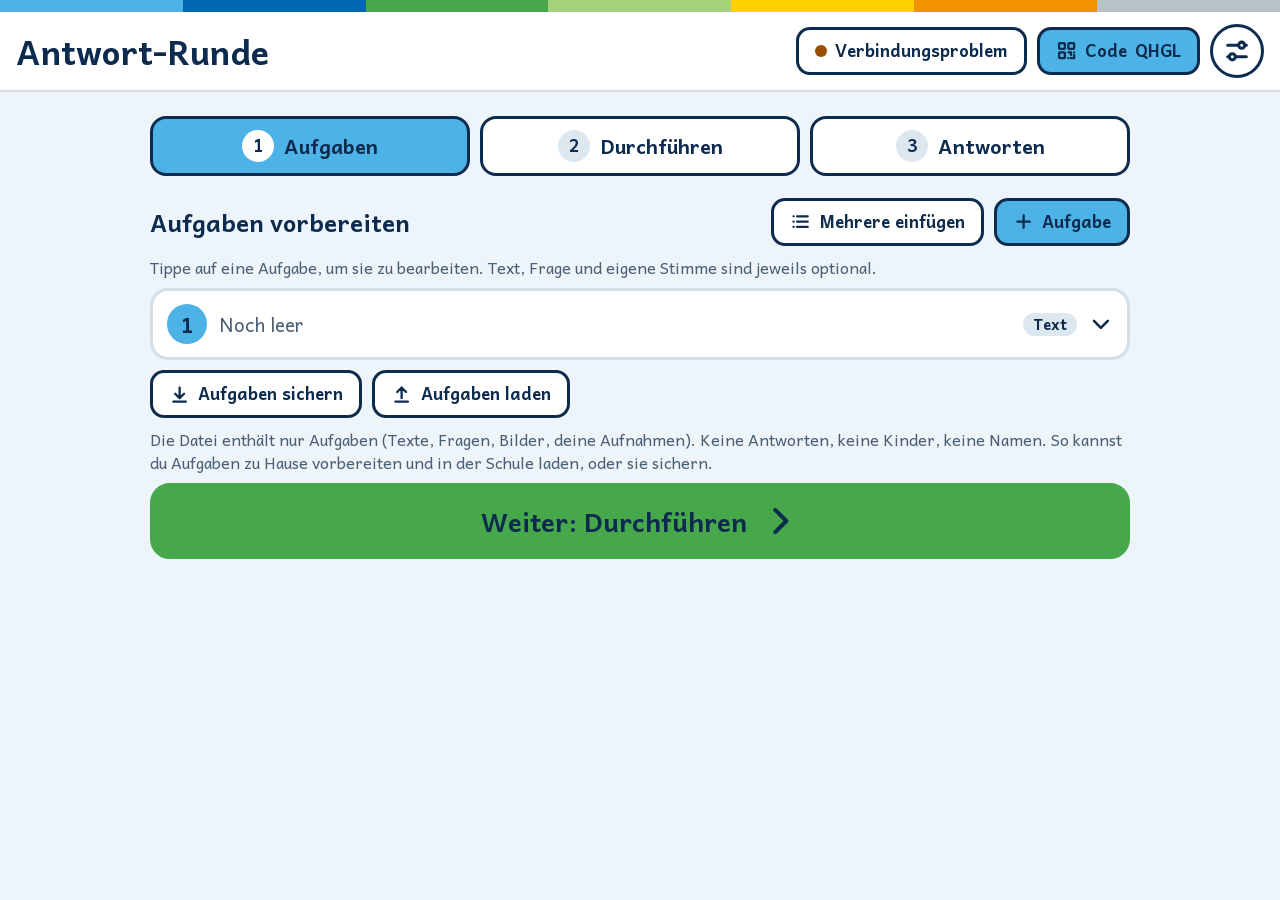
==== commit fb286de3: "Dunkelmodus in Mittelblau (design.css Version 3) Co-Authored-By: Claude Sonnet 5.5 <noreply@anthropi" ====
--- a/lehrer.html
+++ b/lehrer.html
@@ -6,8 +6,8 @@
 <meta http-equiv="Content-Security-Policy" content="default-src 'self'; script-src 'self'; style-src 'self' 'unsafe-inline'; img-src 'self' data: blob:; media-src 'self' blob:; font-src 'self'; connect-src 'self' https://0.peerjs.com wss://0.peerjs.com; object-src 'none'; base-uri 'none'; form-action 'none'">
 <meta name="referrer" content="no-referrer">
 <title>Antwort-Runde · Lehrer-Gerät</title>
-<link rel="stylesheet" href="design.css?v=2">
-<link rel="stylesheet" href="css/style.css?v=16">
+<link rel="stylesheet" href="design.css?v=3">
+<link rel="stylesheet" href="css/style.css?v=17">
 </head>
 <body>
 <header class="markise"><div class="kopf">
--- a/design.css
+++ b/design.css
@@ -3,7 +3,7 @@
    Farben angelehnt an Olympia München 1972 (Otl Aicher):
    sieben Farben plus Weiß, kein Rot, kein Schwarz. Regeln: DESIGN.md
    Diese Datei ist in allen Apps gleich. App-eigenes gehört in style.css.
-   Version 2 (Fachfarben, App-Akzent)
+   Version 3 (Dunkelmodus in Mittelblau)
    ========================================================================== */
 
 :root {
@@ -29,6 +29,8 @@
   /* dunklere Töne für farbige Schrift auf Weiß */
   --gruen-text:  #1E6B2A;
   --orange-text: #9A4F00;
+  --gruen-schrift: var(--gruen-text);    /* im Dunkelmodus heller */
+  --orange-schrift: var(--orange-text);
 
   /* Rollen (wechseln im Dunkelmodus) */
   --hg:          #EEF5FA;  /* Seitenhintergrund */
@@ -66,16 +68,18 @@
 
 @media (prefers-color-scheme: dark) {
   :root {
-    --hg:          #0B1A2C;
-    --karte:       #13263D;
-    --flaeche-2:   #1B3350;
-    --auswahl:     #18395A;
+    --hg:          #1D4F80;  /* Mittelblau, Text 7,4 : 1 */
+    --karte:       #23598D;
+    --flaeche-2:   #2A6498;
+    --auswahl:     #2F6CA3;
     --text:        #E8F1F8;
-    --leise:       #A9BCCF;
-    --linie:       #24405F;
-    --rand:        #6F86A0;
-    --akzent-text: var(--hellblau);
-    --hinweis-text: var(--orange);
+    --leise:       #D6E7F5;
+    --linie:       #3A80BC;
+    --rand:        #B4D2EC;
+    --akzent-text: #B5E2FC;  /* Hellblau, aufgehellt, damit Schrift auf Mittelblau 4,5 : 1 erreicht */
+    --hinweis-text: #FFC266; /* Orange, aufgehellt */
+    --gruen-schrift: #BFE39A;
+    --orange-schrift: #FFC266;
   }
 }
 
--- a/css/style.css
+++ b/css/style.css
@@ -1,23 +1,22 @@
 /* Antwort-Runde: gemeinsames Design der Unterrichts-Apps (Olympia 72, Otl Aicher).
    Farben, Schrift und Grundregeln aus design.css, Regeln in DESIGN.md.
    Auf jeder Farbfläche steht Dunkelblau, keine weiße Schrift, kein Rot, kein Schwarz, flach ohne Schatten.
-   Die Markise bleibt als Erkennungszeichen, jetzt in Hellblau. Hier stehen nur die Namen, die diese App zusätzlich nutzt. */
+   Kopfzeile mit Farbband wie in den anderen Apps. Hier stehen nur die Namen, die diese App zusätzlich nutzt. */
 @font-face { font-family: "Andika"; font-weight: 400; font-display: swap; src: url("../schriften/andika-400.woff2") format("woff2"); }
 @font-face { font-family: "Andika"; font-weight: 700; font-display: swap; src: url("../schriften/andika-700.woff2") format("woff2"); }
 
 :root {
   --himmel: var(--hg); --tresen: var(--karte); --flaeche: var(--flaeche-2);
   --holz: var(--text); --holz-hell: var(--leise);
-  --markise: var(--hellblau);
   --senf: var(--hellblau); --auf-senf: var(--dunkelblau);
-  --gut: var(--gruen); --gut-text: var(--gruen-text); --gut-hell: #E3F2E3;
+  --gut: var(--gruen); --gut-text: var(--gruen-schrift); --gut-hell: #E3F2E3;
   --hm: var(--hinweis-text); --hm-hell: #FDEFD9;
   --bad: var(--hinweis-text); /* Fehler zeigt Orange, kein Rot */
   --anzeige: var(--schrift); /* Überschriften auch in Andika */
 }
 @media (prefers-color-scheme: dark) {
   :root:not([data-theme="light"]) {
-    --gut-text: var(--hellgruen); --gut-hell: #17331F; --hm-hell: #3A2914;
+    --gut-hell: var(--flaeche-2); --hm-hell: var(--flaeche-2);
   }
 }
 
@@ -39,26 +38,23 @@
 svg.ic { width: 1.25em; height: 1.25em; flex: none; fill: none; stroke: currentColor; stroke-width: 2.6; stroke-linecap: round; stroke-linejoin: round; vertical-align: -.2em; }
 svg.ic .f { fill: currentColor; stroke: none; }
 
-/* ---------- Markise und Kopf ---------- */
+/* ---------- Kopfzeile mit Farbband (wie die anderen Apps) ----------
+   Die Klasse heißt aus alter Zeit noch .markise. */
 .markise {
   margin-left: calc(-1 * max(16px, env(safe-area-inset-left, 0px)));
   margin-right: calc(-1 * max(16px, env(safe-area-inset-right, 0px)));
   padding-top: env(safe-area-inset-top, 0px);
-  background: repeating-linear-gradient(90deg, var(--markise) 0 56px, var(--weiss) 56px 112px);
-  position: relative;
-}
-.markise::after {
-  content: ""; position: absolute; left: 0; right: 0; bottom: -18px; height: 18px;
-  background: radial-gradient(circle at 28px 0, var(--markise) 27px, transparent 28px) 0 0 / 112px 18px repeat-x,
-              radial-gradient(circle at 84px 0, var(--weiss) 27px, transparent 28px) 0 0 / 112px 18px repeat-x;
+  background: var(--karte); border-bottom: var(--rand-breite) solid var(--linie);
+}
+.markise::before {
+  content: ""; display: block; height: 12px;
+  background: linear-gradient(90deg,
+    var(--hellblau) 0 14.28%, var(--blau) 0 28.57%, var(--gruen) 0 42.85%, var(--hellgruen) 0 57.14%,
+    var(--gelb) 0 71.42%, var(--orange) 0 85.71%, var(--silber) 0);
 }
 .kopf { display: flex; align-items: center; gap: 10px; flex-wrap: wrap; padding: 12px max(16px, env(safe-area-inset-right, 0px)) 12px max(16px, env(safe-area-inset-left, 0px)); }
 .kopf .platz { flex: 1; }
-.schild-titel {
-  font-weight: 700; font-size: clamp(22px, 4.5vw, 34px); letter-spacing: .02em;
-  background: var(--tresen); color: var(--holz); border: 4px solid var(--holz); border-radius: 14px;
-  padding: 0 16px; margin: 0;
-}
+.schild-titel { font-weight: 700; font-size: clamp(22px, 4.5vw, 34px); color: var(--text); margin: 0; }
 .rundknopf {
   width: 54px; height: 54px; border-radius: 50%; border: 3px solid var(--holz);
   background: var(--tresen); display: grid; place-items: center; padding: 0;
@@ -66,7 +62,7 @@
 .rundknopf svg.ic { width: 28px; height: 28px; }
 .rundknopf:active, .mittelknopf:active { transform: translateY(2px); }
 
-main { max-width: 980px; margin: 40px auto 0; display: grid; gap: 22px; }
+main { max-width: 980px; margin: 24px auto 0; display: grid; gap: 22px; }
 
 /* ---------- Knöpfe ---------- */
 .mittelknopf {
@@ -103,7 +99,7 @@
 textarea { width: 100%; resize: vertical; min-height: 96px; line-height: 1.4; }
 label.feld { display: grid; gap: 4px; font-size: 16px; color: var(--holz-hell); font-weight: 700; }
 .schalter { display: flex; align-items: center; gap: 12px; min-height: 48px; }
-.schalter input { width: 28px; height: 28px; min-height: 0; accent-color: var(--markise); }
+.schalter input { width: 28px; height: 28px; min-height: 0; accent-color: var(--hellblau); }
 .seg { display: inline-flex; border: 3px solid var(--holz); border-radius: 14px; overflow: hidden; background: var(--tresen); }
 .seg button { border: 0; background: transparent; padding: 8px 16px; font-weight: 700; min-height: 46px; }
 .seg button.an { background: var(--senf); color: var(--auf-senf); }
@@ -210,7 +206,7 @@
 .kachel h2 { font-size: 26px; }
 
 /* ---------- Schüler ---------- */
-.kind { max-width: 780px; margin: 40px auto 0; display: grid; gap: 20px; }
+.kind { max-width: 780px; margin: 24px auto 0; display: grid; gap: 20px; }
 .kind .kopf { padding-top: 8px; padding-bottom: 8px; }
 .name-schild { background: var(--weiss); color: var(--dunkelblau); border: 3px solid var(--holz); border-radius: 8px; padding: 2px 14px; font-weight: 700; font-size: 17px; }
 .fortschritt { display: flex; align-items: center; gap: 12px; flex-wrap: wrap; justify-content: space-between; font-size: 18px; }
@@ -246,7 +242,7 @@
 .kidpage .markise { flex: none; }
 .kidpage .kopf { padding-top: 6px; padding-bottom: 6px; }
 .kidpage .schild-titel { font-size: clamp(20px, 3.6vw, 28px); }
-.kidpage .kind { flex: 1; min-height: 0; width: 100%; margin: 26px auto 0; gap: 10px; display: flex; flex-direction: column; padding-bottom: max(12px, env(safe-area-inset-bottom, 0px)); }
+.kidpage .kind { flex: 1; min-height: 0; width: 100%; margin: 16px auto 0; gap: 10px; display: flex; flex-direction: column; padding-bottom: max(12px, env(safe-area-inset-bottom, 0px)); }
 .kidpage .kind > .warten { margin: auto; }
 .kidpage .fortschritt { flex: none; flex-wrap: nowrap; justify-content: flex-start; gap: 10px; font-size: 17px; }
 .kidpage .fortschritt .grow { flex: 1; min-width: 0; }
@@ -285,4 +281,4 @@
 .vorschau-bild { max-width: 100%; max-height: 220px; width: auto; border-radius: 12px; border: 3px solid var(--linie); justify-self: start; }
 .antwort img.foto { max-width: min(100%, 320px); max-height: 240px; border-radius: 12px; border: 3px solid var(--linie); cursor: zoom-in; justify-self: start; }
 .antwort .zeit { margin-left: auto; }
-@media (max-height: 640px) { .kidpage .kind { margin-top: 22px; } .kind .grossknopf { min-height: 50px; } }
+@media (max-height: 640px) { .kidpage .kind { margin-top: 12px; } .kind .grossknopf { min-height: 50px; } }
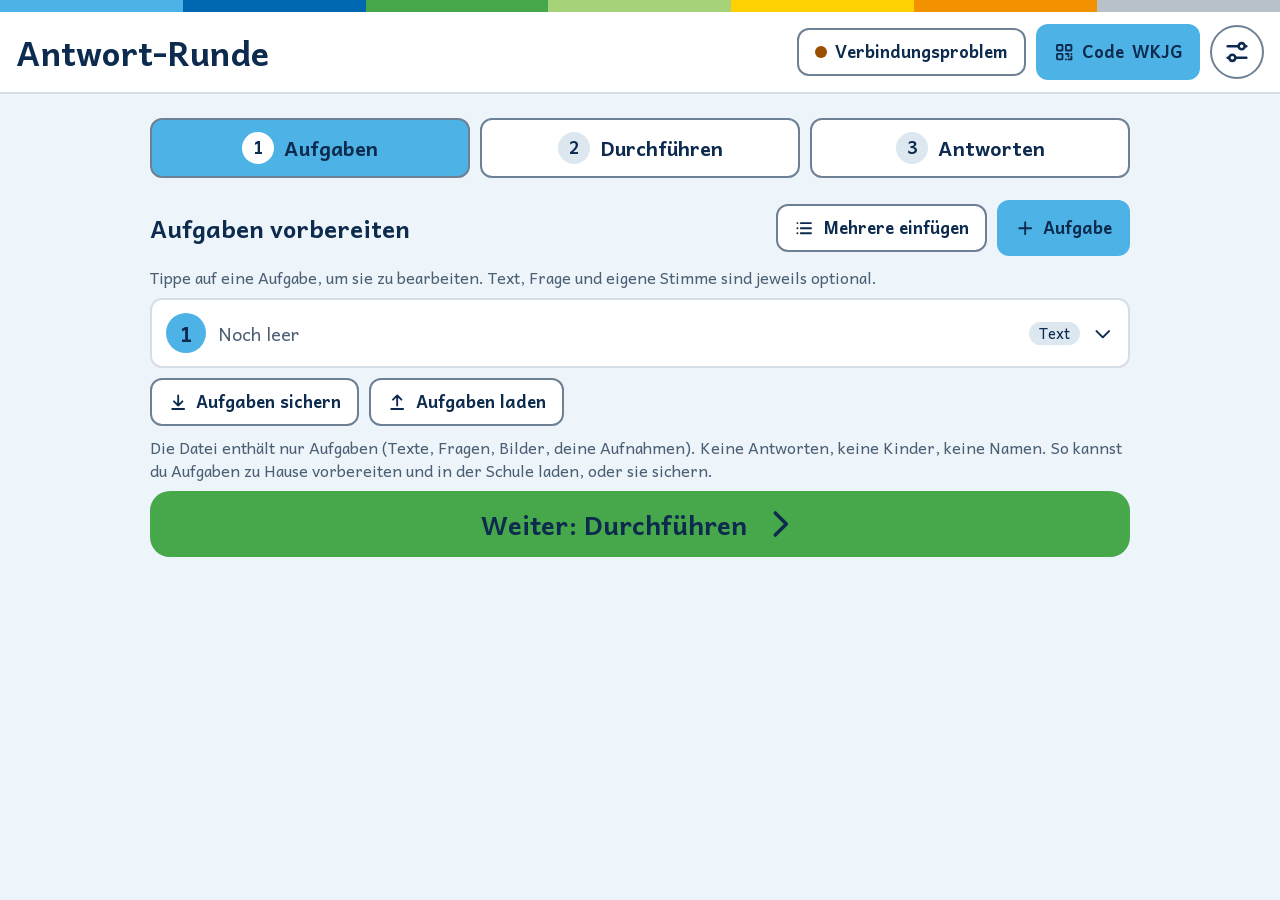
==== commit 33065c05: "App an DESIGN.md angleichen: Ränder, Rundung und Knopfhöhen aus design.css, Symbole mit .symbol, Her" ====
--- a/lehrer.html
+++ b/lehrer.html
@@ -7,7 +7,7 @@
 <meta name="referrer" content="no-referrer">
 <title>Antwort-Runde · Lehrer-Gerät</title>
 <link rel="stylesheet" href="design.css?v=3">
-<link rel="stylesheet" href="css/style.css?v=17">
+<link rel="stylesheet" href="css/style.css?v=18">
 </head>
 <body>
 <header class="markise"><div class="kopf">
@@ -141,8 +141,8 @@
 
 <script src="lib/peerjs.min.js"></script>
 <script src="lib/qrcode.js"></script>
-<script src="js/common.js?v=16"></script>
-<script src="js/net.js?v=16"></script>
-<script src="js/lehrer.js?v=16"></script>
+<script src="js/common.js?v=18"></script>
+<script src="js/net.js?v=18"></script>
+<script src="js/lehrer.js?v=18"></script>
 </body>
 </html>
--- a/css/style.css
+++ b/css/style.css
@@ -9,8 +9,8 @@
   --himmel: var(--hg); --tresen: var(--karte); --flaeche: var(--flaeche-2);
   --holz: var(--text); --holz-hell: var(--leise);
   --senf: var(--hellblau); --auf-senf: var(--dunkelblau);
-  --gut: var(--gruen); --gut-text: var(--gruen-schrift); --gut-hell: #E3F2E3;
-  --hm: var(--hinweis-text); --hm-hell: #FDEFD9;
+  --gut: var(--gruen); --gut-text: var(--gruen-schrift); --gut-hell: color-mix(in srgb, var(--gruen) 16%, var(--karte));
+  --hm: var(--hinweis-text); --hm-hell: color-mix(in srgb, var(--orange) 16%, var(--karte));
   --bad: var(--hinweis-text); /* Fehler zeigt Orange, kein Rot */
   --anzeige: var(--schrift); /* Überschriften auch in Andika */
 }
@@ -24,7 +24,7 @@
 html, body { margin: 0; }
 body {
   background: var(--himmel); color: var(--holz);
-  font-family: var(--schrift); font-size: 19px; line-height: 1.4;
+  font-family: var(--schrift); font-size: var(--gr-1); line-height: 1.4;
   padding-left: max(16px, env(safe-area-inset-left, 0px));
   padding-right: max(16px, env(safe-area-inset-right, 0px));
   padding-bottom: 48px;
@@ -35,8 +35,8 @@
 /* Fokus-Rahmen kommt aus design.css (Gelb innen, Dunkelblau außen) */
 .muted { color: var(--holz-hell); }
 .klein { font-size: 16px; }
-svg.ic { width: 1.25em; height: 1.25em; flex: none; fill: none; stroke: currentColor; stroke-width: 2.6; stroke-linecap: round; stroke-linejoin: round; vertical-align: -.2em; }
-svg.ic .f { fill: currentColor; stroke: none; }
+/* Symbole: Grundform kommt aus design.css (.symbol). Hier nur die gefüllten Teile. */
+svg.symbol .f { fill: currentColor; stroke: none; }
 
 /* ---------- Kopfzeile mit Farbband (wie die anderen Apps) ----------
    Die Klasse heißt aus alter Zeit noch .markise. */
@@ -56,10 +56,10 @@
 .kopf .platz { flex: 1; }
 .schild-titel { font-weight: 700; font-size: clamp(22px, 4.5vw, 34px); color: var(--text); margin: 0; }
 .rundknopf {
-  width: 54px; height: 54px; border-radius: 50%; border: 3px solid var(--holz);
+  width: 54px; height: 54px; border-radius: 50%; border: var(--rand-breite) solid var(--rand);
   background: var(--tresen); display: grid; place-items: center; padding: 0;
 }
-.rundknopf svg.ic { width: 28px; height: 28px; }
+.rundknopf svg.symbol { width: 28px; height: 28px; }
 .rundknopf:active, .mittelknopf:active { transform: translateY(2px); }
 
 main { max-width: 980px; margin: 24px auto 0; display: grid; gap: 22px; }
@@ -67,21 +67,21 @@
 /* ---------- Knöpfe ---------- */
 .mittelknopf {
   display: inline-flex; align-items: center; justify-content: center; gap: 8px;
-  border: 3px solid var(--holz); background: var(--tresen); border-radius: 14px; padding: 8px 16px;
+  border: var(--rand-breite) solid var(--rand); background: var(--tresen); border-radius: var(--rundung); padding: 8px 16px;
   font-weight: 700; font-size: 17px; min-height: 48px; 
 }
-.mittelknopf.primaer { background: var(--senf); color: var(--auf-senf); }
+.mittelknopf.primaer { background: var(--app-akzent); color: var(--dunkelblau); border-color: transparent; min-height: var(--knopf-hoehe); }
 .mittelknopf.warnung { border-color: var(--bad); color: var(--bad); }
-.mittelknopf.klein { min-height: 40px; padding: 4px 12px; font-size: 16px; border-radius: 12px; }
+.mittelknopf.klein { min-height: 48px; padding: 4px 12px; font-size: 16px; border-radius: var(--rundung); }
 .mittelknopf:disabled { opacity: .4; }
 .grossknopf {
   display: flex; align-items: center; justify-content: center; gap: 14px; width: 100%;
-  min-height: 76px; padding: 12px 24px; border-radius: 20px; border: 4px solid var(--holz);
-  background: var(--senf); color: var(--auf-senf); font-family: var(--anzeige); font-weight: 700; font-size: 26px; text-align: center;
-}
-.grossknopf svg.ic { width: 38px; height: 38px; }
+  min-height: 64px; padding: 12px 24px; border-radius: var(--rundung-gross); border: var(--rand-breite) solid var(--rand);
+  background: var(--app-akzent); color: var(--dunkelblau); font-family: var(--anzeige); font-weight: 700; font-size: 26px; text-align: center;
+}
+.grossknopf svg.symbol { width: 38px; height: 38px; }
 .grossknopf:active { transform: translateY(4px); }
-.grossknopf.weiter { background: var(--gut); color: var(--dunkelblau); border-color: var(--gut); }
+.grossknopf.weiter { background: var(--gruen); color: var(--dunkelblau); border-color: transparent; }
 .grossknopf.leise { background: var(--tresen); color: var(--holz); font-size: 21px; min-height: 64px; }
 .grossknopf.aufnahme { background: var(--orange); border-color: var(--orange); color: var(--dunkelblau); animation: puls 1.2s infinite; }
 .grossknopf:disabled { opacity: .5; transform: none; }
@@ -93,27 +93,27 @@
 
 /* ---------- Felder ---------- */
 input, select, textarea {
-  font: inherit; font-weight: 400; background: var(--tresen); color: var(--holz); border: 3px solid var(--holz-hell); border-radius: 12px; padding: 10px 12px; max-width: 100%;
+  font: inherit; font-weight: 400; background: var(--tresen); color: var(--holz); border: var(--rand-breite) solid var(--rand); border-radius: var(--rundung); padding: 10px 12px; max-width: 100%;
 }
 input, select { min-height: 48px; }
 textarea { width: 100%; resize: vertical; min-height: 96px; line-height: 1.4; }
-label.feld { display: grid; gap: 4px; font-size: 16px; color: var(--holz-hell); font-weight: 700; }
+label.feld { display: grid; gap: 4px; font-size: 16px; color: var(--holz-hell); }
 .schalter { display: flex; align-items: center; gap: 12px; min-height: 48px; }
 .schalter input { width: 28px; height: 28px; min-height: 0; accent-color: var(--hellblau); }
-.seg { display: inline-flex; border: 3px solid var(--holz); border-radius: 14px; overflow: hidden; background: var(--tresen); }
-.seg button { border: 0; background: transparent; padding: 8px 16px; font-weight: 700; min-height: 46px; }
-.seg button.an { background: var(--senf); color: var(--auf-senf); }
+.seg { display: inline-flex; border: var(--rand-breite) solid var(--rand); border-radius: var(--rundung); overflow: hidden; background: var(--tresen); }
+.seg button { border: 0; background: transparent; padding: 8px 16px; font-weight: 700; min-height: 48px; }
+.seg button.an { background: var(--app-akzent); color: var(--dunkelblau); }
 
 /* ---------- Karten ---------- */
-.tresen { background: var(--tresen); border: 4px solid var(--holz); border-radius: 22px; padding: 18px; display: grid; gap: 14px; }
-.schritt { background: var(--tresen); border: 3px solid var(--linie); border-radius: 20px; padding: 16px; display: grid; gap: 12px; }
+.tresen { background: var(--tresen); border: var(--rand-breite) solid var(--rand); border-radius: var(--rundung-gross); padding: 18px; display: grid; gap: 14px; }
+.schritt { background: var(--tresen); border: var(--rand-breite) solid var(--linie); border-radius: var(--rundung-gross); padding: 16px; display: grid; gap: 12px; }
 .abschnitt-kopf { display: flex; align-items: center; gap: 10px; flex-wrap: wrap; }
 .abschnitt-kopf h2 { font-size: 24px; flex: 1; min-width: 0; }
 .nr {
-  flex: none; width: 40px; height: 40px; border-radius: 50%; background: var(--senf); color: var(--auf-senf);
+  flex: none; width: 40px; height: 40px; border-radius: 50%; background: var(--senf); color: var(--dunkelblau);
   display: grid; place-items: center; font-family: var(--anzeige); font-weight: 700; font-size: 21px;
 }
-.marke { display: inline-block; padding: 1px 10px; border-radius: 99px; background: var(--flaeche); font-size: 15px; font-weight: 700; white-space: nowrap; }
+.marke { display: inline-block; padding: 1px 10px; border-radius: 99px; background: var(--flaeche); font-size: 15px; white-space: nowrap; }
 .marke.gut { background: var(--gut-hell); color: var(--gut-text); }
 .dot { display: inline-block; flex: none; width: 12px; height: 12px; border-radius: 50%; background: var(--holz-hell); }
 .dot.ok { background: var(--gut); } .dot.warn { background: var(--orange); } .dot.bad { background: var(--bad); }
@@ -125,120 +125,122 @@
 .reiter { display: grid; grid-template-columns: repeat(3, 1fr); gap: 10px; }
 .reiter button {
   display: flex; align-items: center; justify-content: center; gap: 10px; min-height: 60px; padding: 6px 10px;
-  border: 3px solid var(--holz); border-radius: 16px; background: var(--tresen); font-family: var(--anzeige); font-weight: 700; font-size: 20px; 
+  border: var(--rand-breite) solid var(--rand); border-radius: var(--rundung); background: var(--tresen); font-family: var(--anzeige); font-weight: 700; font-size: 20px; 
 }
 .reiter button .nr { width: 32px; height: 32px; font-size: 17px; background: var(--flaeche); color: var(--text); }
-.reiter button.an { background: var(--senf); color: var(--auf-senf); }
+.reiter button.an { background: var(--senf); color: var(--dunkelblau); }
 .reiter button.an .nr { background: var(--weiss); color: var(--dunkelblau); }
 .reiter button:active { transform: translateY(3px); }
 @media (max-width: 560px) { .reiter button { font-size: 16px; flex-direction: column; gap: 2px; min-height: 66px; } }
 
 /* ---------- Aufgabenliste (Lehrer) ---------- */
 .liste { display: grid; gap: 10px; }
-.zeile { background: var(--tresen); border: 3px solid var(--linie); border-radius: 18px; overflow: hidden; }
+.zeile { background: var(--tresen); border: var(--rand-breite) solid var(--linie); border-radius: var(--rundung); overflow: hidden; }
 .zeile.offen { border-color: var(--holz); }
 .zeile > .kopfzeile { display: flex; align-items: center; gap: 12px; width: 100%; padding: 12px 14px; background: none; border: 0; text-align: left; min-height: 66px; }
-.zeile .vorschau { flex: 1; min-width: 0; overflow: hidden; text-overflow: ellipsis; white-space: nowrap; font-weight: 700; }
-.zeile .vorschau.leer { font-weight: 400; }
+.zeile .vorschau { flex: 1; min-width: 0; overflow: hidden; text-overflow: ellipsis; white-space: nowrap; }
 .zeile .dreh { transition: transform .15s; }
 .zeile.offen .dreh { transform: rotate(180deg); }
-.zeile .inhalt { padding: 4px 14px 16px; display: grid; gap: 12px; border-top: 3px solid var(--linie); padding-top: 14px; }
-.stimme { display: grid; gap: 8px; padding: 12px; border-radius: 14px; background: var(--flaeche); }
+.zeile .inhalt { padding: 4px 14px 16px; display: grid; gap: 12px; border-top: var(--rand-breite) solid var(--linie); padding-top: 14px; }
+.stimme { display: grid; gap: 8px; padding: 12px; border-radius: var(--rundung); background: var(--flaeche); }
 .stimme audio { width: 100%; max-width: 420px; height: 40px; }
 
 /* ---------- Durchführen (Lehrer) ---------- */
 .nummern { display: flex; gap: 8px; flex-wrap: wrap; }
 .nummern button {
-  width: 52px; height: 52px; border-radius: 50%; border: 3px solid var(--holz-hell); background: var(--tresen);
+  width: 52px; height: 52px; border-radius: 50%; border: var(--rand-breite) solid var(--rand); background: var(--tresen);
   font-family: var(--anzeige); font-weight: 700; font-size: 20px; position: relative; padding: 0;
 }
-.nummern button.zeigt { border-color: var(--holz); background: var(--senf); color: var(--auf-senf); }
+.nummern button.zeigt { border-color: var(--holz); background: var(--senf); color: var(--dunkelblau); }
 .nummern button.frei { border-color: var(--gut); }
 .nummern button.frei::after { content: ""; position: absolute; right: -2px; top: -2px; width: 14px; height: 14px; border-radius: 50%; background: var(--gut); border: 2px solid var(--tresen); }
 .aufgabe-ansicht { display: grid; gap: 6px; }
 .aufgabe-ansicht .t { margin: 0; white-space: pre-wrap; }
-.aufgabe-ansicht .q { margin: 0; font-family: var(--anzeige); font-weight: 700; font-size: 24px; line-height: 1.3; white-space: pre-wrap; }
-.status-zeile { display: flex; align-items: center; gap: 10px; flex-wrap: wrap; font-weight: 700; }
+.aufgabe-ansicht .q { margin: 0; font-family: var(--anzeige); font-size: 24px; line-height: 1.3; white-space: pre-wrap; }
+.status-zeile { display: flex; align-items: center; gap: 10px; flex-wrap: wrap; }
 .chips { display: flex; flex-wrap: wrap; gap: 6px; }
 .chip { display: inline-flex; align-items: center; gap: 6px; padding: 2px 12px 2px 8px; border-radius: 99px; background: var(--flaeche); font-size: 16px; }
 .chip i { width: 12px; height: 12px; border-radius: 50%; display: block; }
 
-.antwort { border: 3px solid var(--linie); border-radius: 16px; padding: 12px 14px; display: grid; gap: 6px; background: var(--tresen); }
-.antwort .wer { display: flex; align-items: center; gap: 8px; flex-wrap: wrap; font-weight: 700; }
+.antwort { border: var(--rand-breite) solid var(--linie); border-radius: var(--rundung); padding: 12px 14px; display: grid; gap: 6px; background: var(--tresen); }
+.antwort .wer { display: flex; align-items: center; gap: 8px; flex-wrap: wrap; }
 .antwort .wer i { width: 14px; height: 14px; border-radius: 50%; display: block; }
-.antwort .zeit { font-weight: 400; color: var(--holz-hell); font-size: 15px; }
+.antwort .zeit { color: var(--holz-hell); font-size: 15px; }
 .antwort .text { white-space: pre-wrap; font-size: 21px; margin: 0; }
 .antwort audio { width: 100%; max-width: 440px; height: 40px; }
 .antwort.neu { animation: huepfen .6s ease-out; }
 @keyframes huepfen { 0% { transform: scale(.96); background: var(--hm-hell); } 100% { transform: scale(1); } }
 
 /* ---------- Dialoge ---------- */
-dialog { border: 4px solid var(--holz); border-radius: 22px; background: var(--tresen); color: var(--holz); width: min(640px, calc(100vw - 24px)); max-height: calc(100dvh - 24px); padding: 0; }
-dialog::backdrop { background: rgba(10, 20, 35, .55); }
-.dialog-kopf { position: sticky; top: 0; z-index: 2; display: flex; align-items: center; gap: 12px; background: var(--tresen); border-bottom: 3px solid var(--linie); padding: 12px 16px; }
+dialog { border: var(--rand-breite) solid var(--rand); border-radius: var(--rundung-gross); background: var(--tresen); color: var(--holz); width: min(640px, calc(100vw - 24px)); max-height: calc(100dvh - 24px); padding: 0; }
+dialog::backdrop { background: rgba(13, 43, 78, .6); }
+.dialog-kopf { position: sticky; top: 0; z-index: 2; display: flex; align-items: center; gap: 12px; background: var(--tresen); border-bottom: var(--rand-breite) solid var(--linie); padding: 12px 16px; }
 .dialog-kopf h2 { flex: 1; font-size: 24px; }
 .dialog-inhalt { padding: 16px; display: grid; gap: 16px; }
 .qr-gross { display: grid; justify-items: center; gap: 12px; text-align: center; }
-.qr-gross canvas { width: min(300px, 70vw); height: auto; aspect-ratio: 1; border: 3px solid var(--holz); border-radius: 12px; image-rendering: pixelated; }
+.qr-gross canvas { width: min(300px, 70vw); height: auto; aspect-ratio: 1; border: var(--rand-breite) solid var(--rand); border-radius: var(--rundung); image-rendering: pixelated; }
 .code-gross { font-family: var(--anzeige); font-weight: 700; font-size: clamp(48px, 14vw, 84px); letter-spacing: .14em; line-height: 1; padding-left: .14em; }
 .kind-zeile { display: flex; align-items: center; gap: 10px; flex-wrap: wrap; }
-.kind-zeile select { flex: 1 1 100%; min-height: 40px; font-size: 15px; }
-.kind-zeile .n { flex: 1; min-width: 0; font-weight: 700; }
+.kind-zeile select { flex: 1 1 100%; min-height: 48px; font-size: 15px; }
+.kind-zeile .n { flex: 1; min-width: 0; }
 .kind-zeile input { width: 180px; }
 @media (max-width: 520px) { .kind-zeile { flex-wrap: wrap; } .kind-zeile input { width: 100%; } }
 
-.hinweis { display: flex; gap: 10px; align-items: flex-start; padding: 10px 12px; border-radius: 14px; border: 3px solid var(--gut); background: var(--gut-hell); font-size: 16px; line-height: 1.35; }
-.hinweis svg.ic { width: 26px; height: 26px; margin-top: 1px; }
+.hinweis { display: flex; gap: 10px; align-items: flex-start; padding: 10px 12px; border-radius: var(--rundung); border: var(--rand-breite) solid var(--gut); background: var(--gut-hell); font-size: 16px; line-height: 1.35; }
+.hinweis svg.symbol { width: 26px; height: 26px; margin-top: 1px; }
 .hinweis > span:first-child { flex: none; display: inline-flex; }
 .hinweis.warn { border-color: var(--hm); background: var(--hm-hell); }
-.hinweis b { font-weight: 700; }
+/* Hervorhebung durch Farbe statt Fettschrift (DESIGN.md) */
+.hinweis b { font-weight: 400; color: var(--gut-text); }
+.hinweis.warn b { color: var(--hinweis-text); }
+.stimme > b { font-weight: 400; font-size: var(--gr-2); }
 h3.privat { display: flex; align-items: center; gap: 8px; margin-top: 8px; }
-h3.privat svg.ic { width: 28px; height: 28px; color: var(--gut); }
+h3.privat svg.symbol { width: 28px; height: 28px; color: var(--gut); }
 .dialog-inhalt h3 { font-size: 20px; }
 .feld > .hinweis, .feld > div > .hinweis { margin-top: 6px; }
 
 /* ---------- Startseite ---------- */
 .kacheln { display: grid; grid-template-columns: repeat(auto-fit, minmax(260px, 1fr)); gap: 18px; }
-.kachel { display: grid; gap: 8px; text-decoration: none; color: inherit; background: var(--tresen); border: 4px solid var(--holz); border-radius: 22px; padding: 20px; }
+.kachel { display: grid; gap: 8px; text-decoration: none; color: inherit; background: var(--tresen); border: var(--rand-breite) solid var(--rand); border-radius: var(--rundung-gross); padding: 20px; }
 .kachel:active { transform: translateY(4px); }
-.kachel .bild { width: 64px; height: 64px; border-radius: 50%; background: var(--senf); color: var(--auf-senf); display: grid; place-items: center; }
-.kachel .bild svg.ic { width: 34px; height: 34px; }
+.kachel .bild { width: 64px; height: 64px; border-radius: 50%; background: var(--senf); color: var(--dunkelblau); display: grid; place-items: center; }
+.kachel .bild svg.symbol { width: 34px; height: 34px; }
 .kachel h2 { font-size: 26px; }
 
 /* ---------- Schüler ---------- */
 .kind { max-width: 780px; margin: 24px auto 0; display: grid; gap: 20px; }
 .kind .kopf { padding-top: 8px; padding-bottom: 8px; }
-.name-schild { background: var(--weiss); color: var(--dunkelblau); border: 3px solid var(--holz); border-radius: 8px; padding: 2px 14px; font-weight: 700; font-size: 17px; }
+.name-schild { background: var(--weiss); color: var(--dunkelblau); border: var(--rand-breite) solid var(--rand); border-radius: var(--rundung); padding: 2px 14px; font-size: 17px; }
 .fortschritt { display: flex; align-items: center; gap: 12px; flex-wrap: wrap; justify-content: space-between; font-size: 18px; }
 .punkte { display: flex; gap: 6px; flex-wrap: wrap; }
-.punkt { width: 20px; height: 20px; border-radius: 50%; border: 3px solid var(--holz-hell); background: var(--tresen); }
+.punkt { width: 20px; height: 20px; border-radius: 50%; border: var(--rand-breite) solid var(--rand); background: var(--tresen); }
 .punkt.jetzt { border-color: var(--holz); background: var(--senf); }
 .punkt.fertig { border-color: var(--gut); background: var(--gut); }
 .aufgabe-karte .t { margin: 0; font-size: 24px; line-height: 1.5; white-space: pre-wrap; }
-.aufgabe-karte .q { margin: 0; font-family: var(--anzeige); font-weight: 700; font-size: clamp(26px, 5vw, 34px); line-height: 1.3; white-space: pre-wrap; text-wrap: balance; }
-.kind textarea { font-size: 24px; min-height: 160px; border-radius: 16px; border-color: var(--holz); }
+.aufgabe-karte .q { margin: 0; font-family: var(--anzeige); font-size: clamp(26px, 5vw, 34px); line-height: 1.3; white-space: pre-wrap; text-wrap: balance; }
+.kind textarea { font-size: 24px; min-height: 160px; border-radius: var(--rundung); border-color: var(--holz); }
 .aufnahme-box { display: grid; gap: 10px; }
 .aufnahme-box audio { width: 100%; }
-.meldung { border-radius: 18px; padding: 14px 16px; display: flex; gap: 12px; align-items: center; font-weight: 700; font-size: 20px; }
-.meldung.gut { background: var(--gut-hell); border: 3px solid var(--gut); }
-.meldung.warte { background: var(--hm-hell); border: 3px solid var(--hm); }
-.meldung svg.ic { width: 34px; height: 34px; flex: none; }
+.meldung { border-radius: var(--rundung); padding: 14px 16px; display: flex; gap: 12px; align-items: center; font-size: 20px; }
+.meldung.gut { background: var(--gut-hell); border: var(--rand-breite) solid var(--gut); }
+.meldung.warte { background: var(--hm-hell); border: var(--rand-breite) solid var(--hm); }
+.meldung svg.symbol { width: 34px; height: 34px; flex: none; }
 .warten { text-align: center; display: grid; gap: 14px; justify-items: center; padding: 40px 10px; }
-.warten .bild { width: 110px; height: 110px; border-radius: 50%; background: var(--senf); color: var(--auf-senf); display: grid; place-items: center; }
-.warten .bild svg.ic { width: 56px; height: 56px; }
+.warten .bild { width: 110px; height: 110px; border-radius: 50%; background: var(--senf); color: var(--dunkelblau); display: grid; place-items: center; }
+.warten .bild svg.symbol { width: 56px; height: 56px; }
 .warten h2 { font-size: clamp(30px, 6vw, 42px); }
-.namensschild { display: inline-block; background: var(--weiss); color: var(--dunkelblau); border: 4px solid var(--holz); border-radius: 10px; padding: 8px 24px; font-family: var(--anzeige); font-weight: 700; font-size: clamp(26px, 6vw, 38px); }
+.namensschild { display: inline-block; background: var(--weiss); color: var(--dunkelblau); border: var(--rand-breite) solid var(--rand); border-radius: var(--rundung); padding: 8px 24px; font-family: var(--anzeige); font-weight: 700; font-size: clamp(26px, 6vw, 38px); }
 .status {
   position: fixed; right: max(10px, env(safe-area-inset-right, 0px)); bottom: max(10px, env(safe-area-inset-bottom, 0px));
   background: var(--tresen); border: 2px solid var(--linie); border-radius: 99px; padding: 2px 12px; font-size: 14px; display: flex; gap: 8px; align-items: center; color: var(--holz-hell);
 }
 
-@media (max-width: 520px) { body { font-size: 18px; } .grossknopf { font-size: 22px; min-height: 70px; } }
+@media (max-width: 520px) { .grossknopf { font-size: 22px; min-height: 64px; } }
 @media (prefers-reduced-motion: reduce) { .antwort.neu, .grossknopf.aufnahme { animation: none; } }
 
 /* ---------- Schüler: alles auf einem Bildschirm, ohne Scrollen ---------- */
 body.kidpage { height: 100vh; height: 100dvh; display: flex; flex-direction: column; overflow: hidden; padding-bottom: 0; }
-.status-kopf { background: var(--tresen); border: 3px solid var(--holz); border-radius: 99px; padding: 0 12px; font-size: 15px; display: inline-flex; gap: 8px; align-items: center; min-height: 34px; }
+.status-kopf { background: var(--tresen); border: var(--rand-breite) solid var(--rand); border-radius: 99px; padding: 0 12px; font-size: 15px; display: inline-flex; gap: 8px; align-items: center; min-height: 34px; }
 .kidpage .markise { flex: none; }
 .kidpage .kopf { padding-top: 6px; padding-bottom: 6px; }
 .kidpage .schild-titel { font-size: clamp(20px, 3.6vw, 28px); }
@@ -246,7 +248,7 @@
 .kidpage .kind > .warten { margin: auto; }
 .kidpage .fortschritt { flex: none; flex-wrap: nowrap; justify-content: flex-start; gap: 10px; font-size: 17px; }
 .kidpage .fortschritt .grow { flex: 1; min-width: 0; }
-.rundknopf.klein { width: 44px; height: 44px; flex: none; }
+.rundknopf.klein { width: 48px; height: 48px; flex: none; }
 .rundknopf:disabled { opacity: .35; }
 .bildschirm { flex: 1; min-height: 0; display: grid; grid-template-columns: minmax(0, 1fr); grid-template-rows: minmax(0, 1fr) minmax(0, 1.25fr); gap: 12px; }
 .s-frage, .s-antwort { min-height: 0; display: flex; flex-direction: column; gap: 10px; }
@@ -254,8 +256,8 @@
 .aufgabe-karte .t { font-size: clamp(19px, 2.6vw, 24px); }
 .aufgabe-karte .q { font-size: clamp(22px, 3.4vw, 30px); }
 .s-antwort textarea { flex: 1; min-height: 70px; resize: none; font-size: clamp(19px, 2.8vw, 24px); }
-.kind .grossknopf { min-height: 58px; padding: 8px 16px; font-size: clamp(18px, 2.6vw, 22px); border-radius: 16px; gap: 10px; }
-.kind .grossknopf svg.ic { width: 28px; height: 28px; }
+.kind .grossknopf { min-height: var(--knopf-hoehe); padding: 8px 16px; font-size: clamp(18px, 2.6vw, 22px); border-radius: var(--rundung); gap: 10px; }
+.kind .grossknopf svg.symbol { width: 28px; height: 28px; }
 .werkzeuge { display: flex; gap: 10px; flex: none; flex-wrap: wrap; }
 .werkzeuge > * { flex: 1 1 150px; min-width: 0; }
 .aufnahme-box { display: flex; flex-wrap: wrap; gap: 8px; align-items: center; }
@@ -265,7 +267,7 @@
 .aufnahme-box.voll .grossknopf { min-height: 110px; }
 #sendSt { flex: none; min-height: 46px; display: flex; align-items: center; }
 #sendSt .meldung { width: 100%; padding: 6px 12px; font-size: 17px; border-width: 2px; }
-#sendSt .meldung svg.ic { width: 26px; height: 26px; }
+#sendSt .meldung svg.symbol { width: 26px; height: 26px; }
 .hinweis-klein { margin: 0; text-align: center; width: 100%; }
 /* Nur lesen: die Frage nutzt den ganzen Bildschirm */
 .bildschirm.nur-lesen { grid-template-columns: minmax(0, 1fr); grid-template-rows: minmax(0, 1fr); max-width: 760px; margin: 0 auto; width: 100%; }
@@ -276,9 +278,9 @@
   .bildschirm { grid-template-columns: minmax(0, 1fr) minmax(0, 1fr); grid-template-rows: minmax(0, 1fr); gap: 16px; }
 }
 .aufgabe-bild { min-height: 0; display: grid; justify-items: center; }
-.aufgabe-bild img { max-width: 100%; max-height: 38dvh; object-fit: contain; border-radius: 12px; }
-.foto-klein { height: 52px; width: auto; max-width: 90px; border-radius: 8px; border: 3px solid var(--holz); object-fit: cover; }
-.vorschau-bild { max-width: 100%; max-height: 220px; width: auto; border-radius: 12px; border: 3px solid var(--linie); justify-self: start; }
-.antwort img.foto { max-width: min(100%, 320px); max-height: 240px; border-radius: 12px; border: 3px solid var(--linie); cursor: zoom-in; justify-self: start; }
+.aufgabe-bild img { max-width: 100%; max-height: 38dvh; object-fit: contain; border-radius: var(--rundung); }
+.foto-klein { height: 52px; width: auto; max-width: 90px; border-radius: var(--rundung); border: var(--rand-breite) solid var(--rand); object-fit: cover; }
+.vorschau-bild { max-width: 100%; max-height: 220px; width: auto; border-radius: var(--rundung); border: var(--rand-breite) solid var(--linie); justify-self: start; }
+.antwort img.foto { max-width: min(100%, 320px); max-height: 240px; border-radius: var(--rundung); border: var(--rand-breite) solid var(--linie); cursor: zoom-in; justify-self: start; }
 .antwort .zeit { margin-left: auto; }
-@media (max-height: 640px) { .kidpage .kind { margin-top: 12px; } .kind .grossknopf { min-height: 50px; } }
+@media (max-height: 640px) { .kidpage .kind { margin-top: 12px; } }
